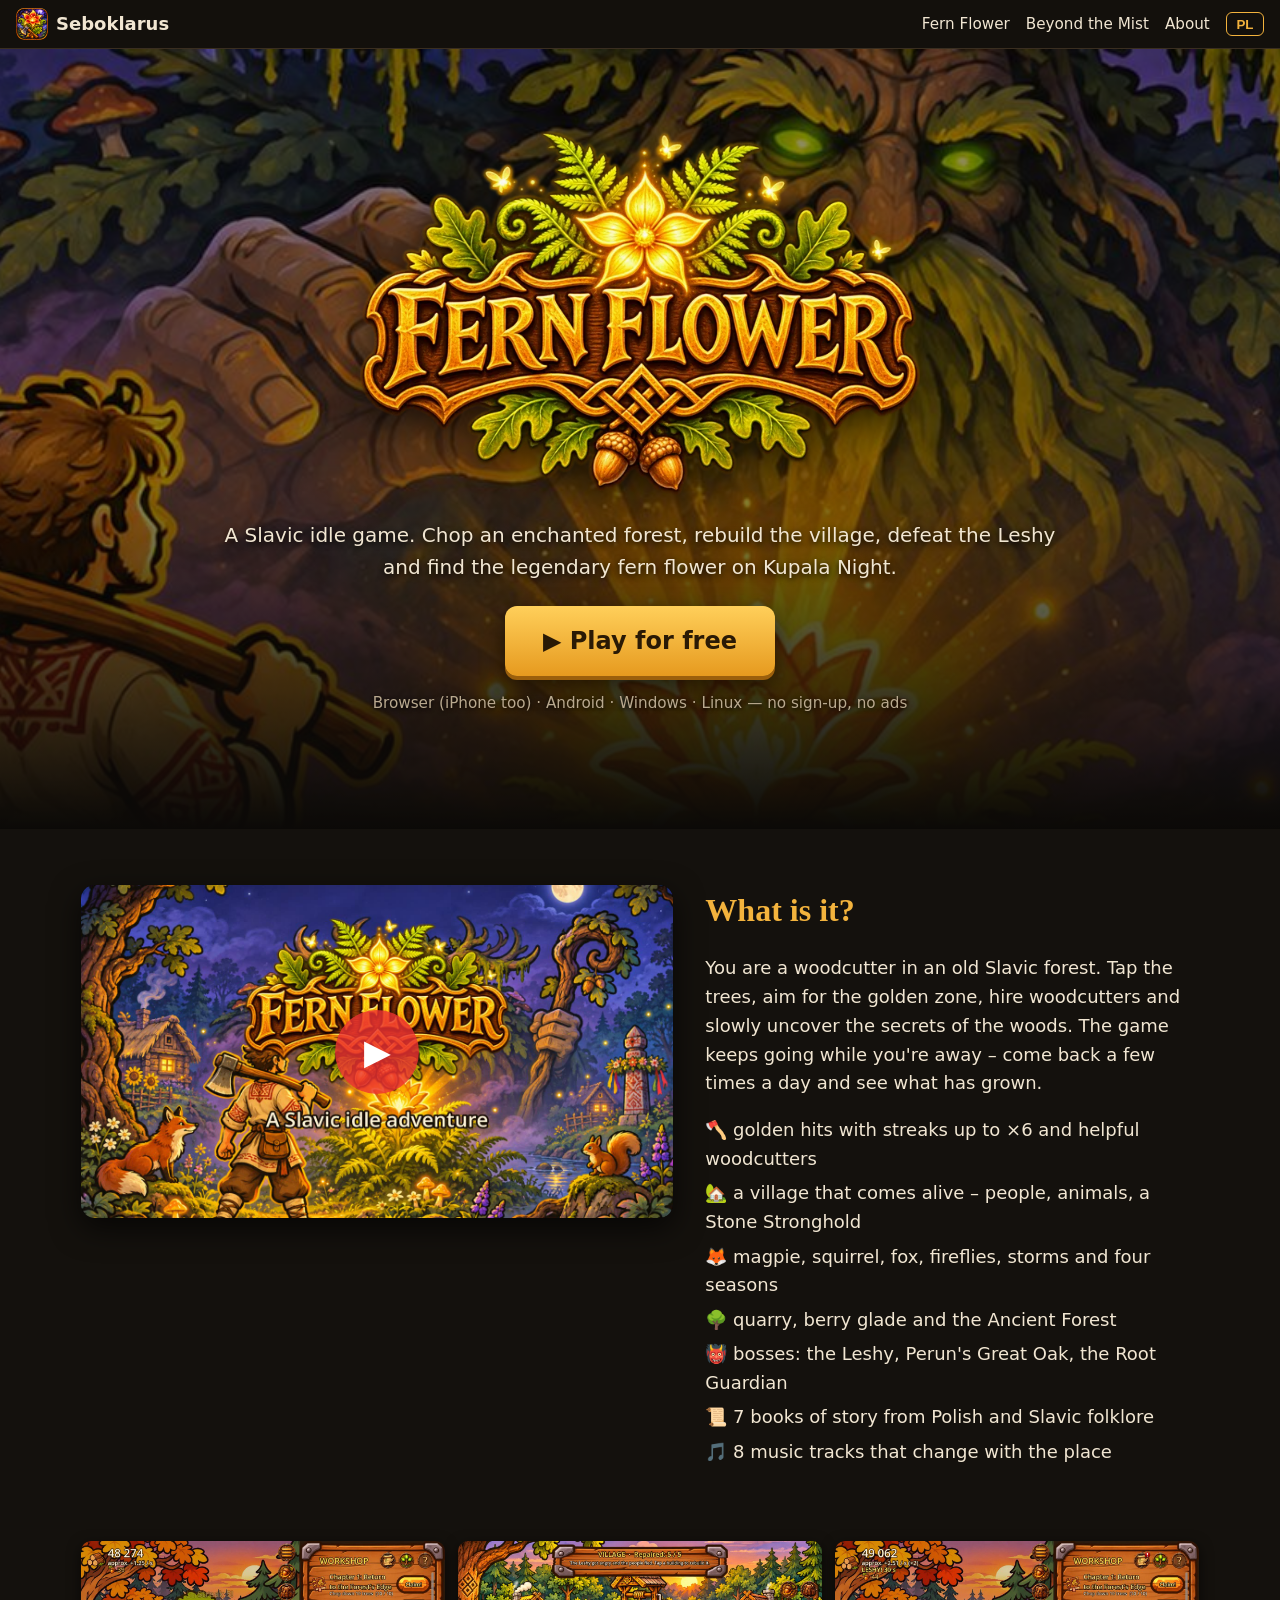
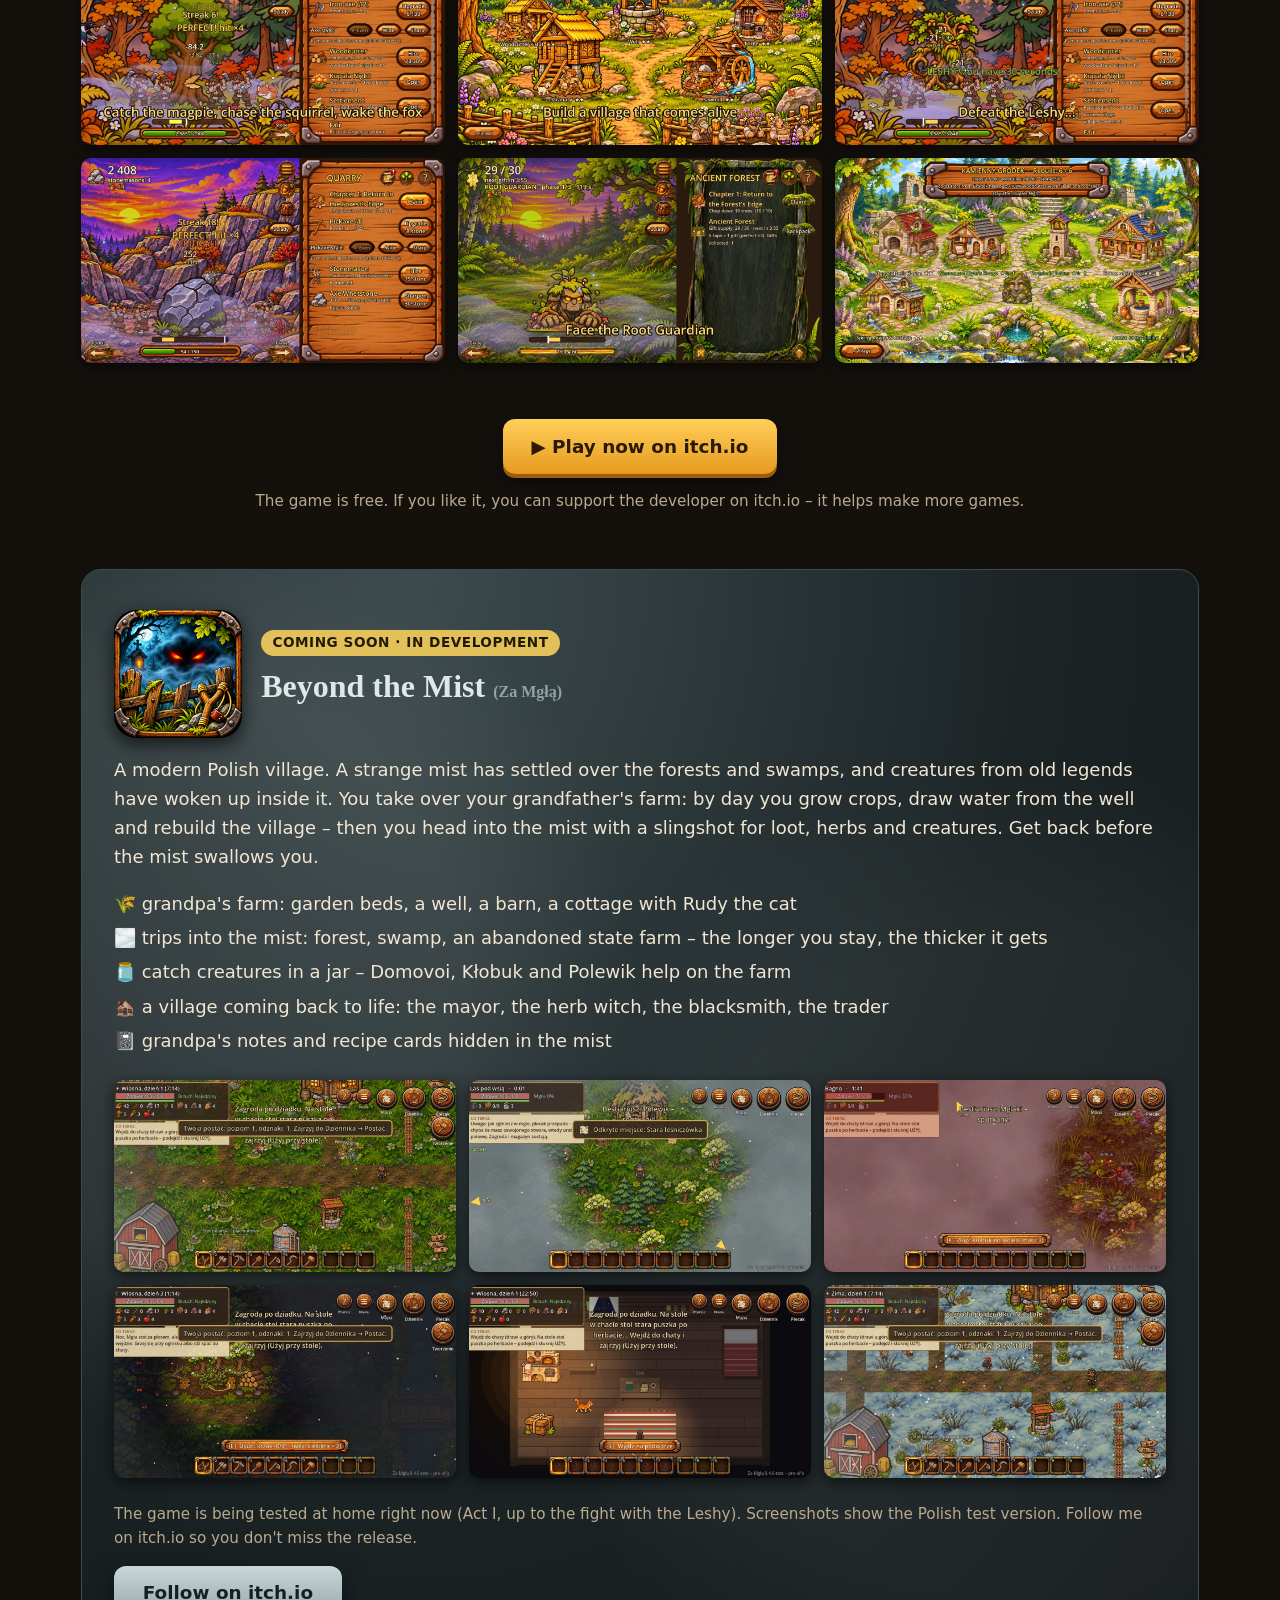
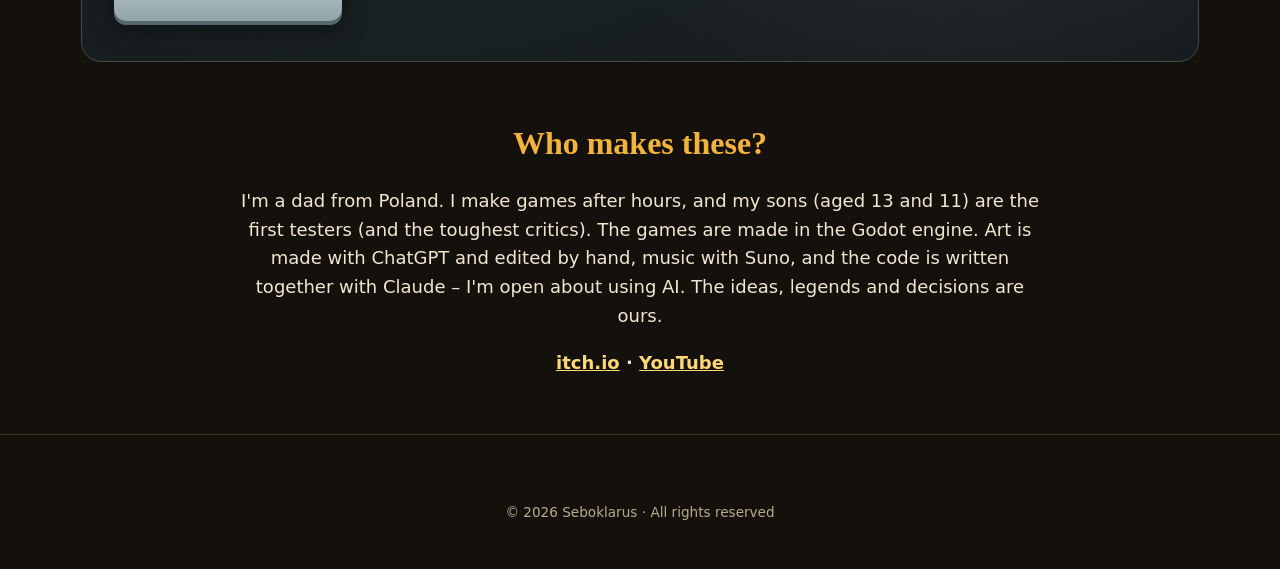
==== index.html @ 9af65423 "Licznik odwiedzin na dole strony (hits.sh) Co-Authored-By: Claude Opus 5.5 <noreply@anthropic.com>" ====
<!DOCTYPE html>
<html lang="pl">
<head>
<meta charset="utf-8">
<meta name="viewport" content="width=device-width, initial-scale=1">
<title>Kwiat Paproci (Fern Flower) – darmowa słowiańska gra idle | Seboklarus</title>
<meta name="description" content="Kwiat Paproci – darmowa słowiańska gra idle w przeglądarce i na Androida. Rąb zaczarowany las, odbuduj osadę, pokonaj Leszego i znajdź kwiat paproci w Noc Kupały. Fern Flower – free Slavic idle game.">
<meta name="keywords" content="kwiat paproci gra, fern flower game, słowiańska gra, gra idle, gra przeglądarkowa za darmo, slavic idle game, incremental, Noc Kupały, Leszy, Za Mgłą, Seboklarus">
<meta name="author" content="Seboklarus">
<meta name="google-site-verification" content="Zcjp9denNKvVPHLe7-bNKr_e3HJ_MmD8IqiPNc3Veao" />
<link rel="canonical" href="https://seboklarusbiuro.github.io/">
<link rel="icon" type="image/png" href="img/kwiat_ikona.png">
<meta property="og:type" content="website">
<meta property="og:title" content="Kwiat Paproci / Fern Flower – słowiańska gra idle za darmo">
<meta property="og:description" content="Rąb zaczarowany las, odbuduj osadę, pokonaj Leszego i znajdź kwiat paproci. Gra w przeglądarce, na Androida, Windows i Linux.">
<meta property="og:image" content="https://seboklarusbiuro.github.io/img/kwiat_okladka.jpg">
<meta property="og:url" content="https://seboklarusbiuro.github.io/">
<meta name="twitter:card" content="summary_large_image">
<script type="application/ld+json">
{
  "@context": "https://schema.org",
  "@type": "VideoGame",
  "name": "Kwiat Paproci",
  "alternateName": "Fern Flower",
  "url": "https://seboklarusbiuro.itch.io/kwiat-paproci",
  "image": "https://seboklarusbiuro.github.io/img/kwiat_okladka.jpg",
  "description": "Free Slavic idle game: chop an enchanted forest, rebuild the village, defeat the Leshy and find the fern flower on Kupala Night.",
  "genre": ["Idle", "Incremental", "Clicker"],
  "gamePlatform": ["Web browser", "Android", "Windows", "Linux"],
  "inLanguage": ["pl", "en"],
  "author": {"@type": "Person", "name": "Seboklarus"},
  "offers": {"@type": "Offer", "price": "0", "priceCurrency": "USD"},
  "trailer": {"@type": "VideoObject", "name": "Fern Flower – trailer", "embedUrl": "https://www.youtube.com/embed/0hru9cqCuyE", "thumbnailUrl": "https://i.ytimg.com/vi/0hru9cqCuyE/hqdefault.jpg", "uploadDate": "2026-11-15"}
}
</script>
<link rel="stylesheet" href="styl.css">
</head>
<body>

<nav class="gora">
  <a href="#kwiat" class="marka"><img src="img/kwiat_ikona.png" alt="" width="32" height="32"> Seboklarus</a>
  <div class="linki">
    <a href="#kwiat"><span class="pl">Kwiat Paproci</span><span class="en">Fern Flower</span></a>
    <a href="#mgla"><span class="pl">Za Mgłą</span><span class="en">Beyond the Mist</span></a>
    <a href="#autor"><span class="pl">O mnie</span><span class="en">About</span></a>
    <button id="jezyk" type="button" aria-label="Zmień język / Change language">EN</button>
  </div>
</nav>

<!-- ============ KWIAT PAPROCI ============ -->
<header id="kwiat" class="bohater">
  <div class="bohater-tlo"></div>
  <div class="bohater-tresc">
    <h1>
      <img class="logo pl" src="img/kwiat_logo_pl.webp" alt="Kwiat Paproci – słowiańska gra idle" width="700" height="490">
      <img class="logo en" src="img/kwiat_logo_en.webp" alt="Fern Flower – Slavic idle game" width="700" height="454">
    </h1>
    <p class="hasło pl">Słowiańska gra idle. Rąb zaczarowany las, odbuduj osadę, pokonaj Leszego <br>i znajdź kwiat paproci w Noc Kupały.</p>
    <p class="hasło en">A Slavic idle game. Chop an enchanted forest, rebuild the village, defeat the Leshy <br>and find the legendary fern flower on Kupala Night.</p>
    <a class="przycisk duzy" href="https://seboklarusbiuro.itch.io/kwiat-paproci">
      <span class="pl">▶ Graj za darmo</span><span class="en">▶ Play for free</span>
    </a>
    <p class="platformy pl">Przeglądarka (też iPhone) · Android · Windows · Linux — bez rejestracji, bez reklam</p>
    <p class="platformy en">Browser (iPhone too) · Android · Windows · Linux — no sign-up, no ads</p>
  </div>
</header>

<main>
<section class="pas">
  <div class="film" id="film" data-yt="0hru9cqCuyE">
    <img class="pl" src="img/zwiastun_pl.jpg" alt="Zwiastun gry Kwiat Paproci">
    <img class="en" src="img/zwiastun_en.jpg" alt="Fern Flower trailer">
    <button type="button" class="graj-film" aria-label="Odtwórz zwiastun / Play trailer">▶</button>
  </div>
  <div class="opis">
    <h2><span class="pl">O co chodzi?</span><span class="en">What is it?</span></h2>
    <p class="pl">Jesteś drwalem w starej słowiańskiej puszczy. Stukasz w drzewa, celujesz w złote pole, zatrudniasz drwali, a las powoli zdradza swoje tajemnice. Gra toczy się dalej, nawet gdy ją wyłączysz – wracasz kilka razy dziennie i patrzysz, co urosło.</p>
    <p class="en">You are a woodcutter in an old Slavic forest. Tap the trees, aim for the golden zone, hire woodcutters and slowly uncover the secrets of the woods. The game keeps going while you're away – come back a few times a day and see what has grown.</p>
    <ul class="cechy pl">
      <li>🪓 złote ciosy z serią aż do ×6 i drwale pomocnicy</li>
      <li>🏡 osada, która ożywa – ludzie, zwierzęta, Kamienny Gródek</li>
      <li>🦊 sroka, wiewiórka, lis, świetliki, burze i cztery pory roku</li>
      <li>🌳 kamieniołom, jagodowa polana i Pradawny Las</li>
      <li>👹 bossowie: Leszy, Pradąb Peruna, Strażnik Korzeni</li>
      <li>📜 7 ksiąg opowieści z polskich i słowiańskich legend</li>
      <li>🎵 8 utworów muzyki, które zmieniają się z miejscem</li>
    </ul>
    <ul class="cechy en">
      <li>🪓 golden hits with streaks up to ×6 and helpful woodcutters</li>
      <li>🏡 a village that comes alive – people, animals, a Stone Stronghold</li>
      <li>🦊 magpie, squirrel, fox, fireflies, storms and four seasons</li>
      <li>🌳 quarry, berry glade and the Ancient Forest</li>
      <li>👹 bosses: the Leshy, Perun's Great Oak, the Root Guardian</li>
      <li>📜 7 books of story from Polish and Slavic folklore</li>
      <li>🎵 8 music tracks that change with the place</li>
    </ul>
  </div>
</section>

<section class="galeria pl" aria-label="Zrzuty z gry">
  <img src="img/kw_las_pl.jpg" alt="Kwiat Paproci – złote ciosy w lesie" loading="lazy">
  <img src="img/kw_osada_pl.jpg" alt="Kwiat Paproci – osada" loading="lazy">
  <img src="img/kw_leszy_pl.jpg" alt="Kwiat Paproci – walka z Leszym" loading="lazy">
  <img src="img/kw_kamien_pl.jpg" alt="Kwiat Paproci – kamieniołom" loading="lazy">
  <img src="img/kw_pradawny_pl.jpg" alt="Kwiat Paproci – Pradawny Las i Strażnik Korzeni" loading="lazy">
  <img src="img/kw_grodek_pl.jpg" alt="Kwiat Paproci – Kamienny Gródek" loading="lazy">
</section>
<section class="galeria en" aria-label="Screenshots">
  <img src="img/kw_las_en.jpg" alt="Fern Flower – golden hits in the forest" loading="lazy">
  <img src="img/kw_osada_en.jpg" alt="Fern Flower – the village" loading="lazy">
  <img src="img/kw_leszy_en.jpg" alt="Fern Flower – fighting the Leshy" loading="lazy">
  <img src="img/kw_kamien_en.jpg" alt="Fern Flower – stone quarry" loading="lazy">
  <img src="img/kw_pradawny_en.jpg" alt="Fern Flower – Ancient Forest and the Root Guardian" loading="lazy">
  <img src="img/kw_grodek_en.jpg" alt="Fern Flower – Stone Stronghold" loading="lazy">
</section>

<section class="srodek">
  <a class="przycisk" href="https://seboklarusbiuro.itch.io/kwiat-paproci">
    <span class="pl">▶ Zagraj teraz na itch.io</span><span class="en">▶ Play now on itch.io</span>
  </a>
  <p class="male pl">Gra jest darmowa. Jeśli Ci się spodoba, możesz wesprzeć twórcę na stronie itch.io – każda złotówka idzie na kolejne gry.</p>
  <p class="male en">The game is free. If you like it, you can support the developer on itch.io – it helps make more games.</p>
</section>

<!-- ============ ZA MGŁĄ ============ -->
<section id="mgla" class="mgla">
  <div class="mgla-naglowek">
    <img src="img/mgla_ikona.png" alt="" width="128" height="128">
    <div>
      <p class="znaczek"><span class="pl">Zapowiedź · w budowie</span><span class="en">Coming soon · in development</span></p>
      <h2><span class="pl">Za Mgłą</span><span class="en">Beyond the Mist <small>(Za Mgłą)</small></span></h2>
    </div>
  </div>
  <p class="pl">Współczesna polska wieś. Nad lasami i bagnami stanęła dziwna mgła, a w niej obudziły się stwory z dawnych legend. Przejmujesz zagrodę po dziadku: za dnia uprawiasz pole, nosisz wodę ze studni i odbudowujesz wieś, a potem ruszasz z procą w mgłę – po łupy, zioła i stwory. Wracasz, zanim mgła cię połknie.</p>
  <p class="en">A modern Polish village. A strange mist has settled over the forests and swamps, and creatures from old legends have woken up inside it. You take over your grandfather's farm: by day you grow crops, draw water from the well and rebuild the village – then you head into the mist with a slingshot for loot, herbs and creatures. Get back before the mist swallows you.</p>
  <ul class="cechy pl">
    <li>🌾 zagroda dziadka: grządki, studnia, stodoła, chata z kotem Rudym</li>
    <li>🌫️ wypady w mgłę: las, bagno, opuszczony PGR – im dłużej, tym gęściej</li>
    <li>🫙 łapanie stworów do słoika – Domowik, Kłobuk, Polewik pomagają w zagrodzie</li>
    <li>🏚️ wieś, która wraca do życia: sołtys, szeptucha, kowal, handlarz</li>
    <li>📓 notatki dziadka i kartki z przepisami ukryte w mgle</li>
  </ul>
  <ul class="cechy en">
    <li>🌾 grandpa's farm: garden beds, a well, a barn, a cottage with Rudy the cat</li>
    <li>🌫️ trips into the mist: forest, swamp, an abandoned state farm – the longer you stay, the thicker it gets</li>
    <li>🫙 catch creatures in a jar – Domovoi, Kłobuk and Polewik help on the farm</li>
    <li>🏚️ a village coming back to life: the mayor, the herb witch, the blacksmith, the trader</li>
    <li>📓 grandpa's notes and recipe cards hidden in the mist</li>
  </ul>
  <div class="galeria">
    <img src="img/mgla_bogaty.jpg" alt="Za Mgłą – zagroda dziadka">
    <img src="img/mgla_lesniczowka.jpg" alt="Za Mgłą – las w mgle">
    <img src="img/mgla_demo.jpg" alt="Za Mgłą – bagno i Mglaki">
    <img src="img/mgla_noc.jpg" alt="Za Mgłą – noc w zagrodzie">
    <img src="img/mgla_chata_pelna.jpg" alt="Za Mgłą – wnętrze chaty">
    <img src="img/mgla_zima.jpg" alt="Za Mgłą – zima">
  </div>
  <p class="male pl">Gra jest teraz testowana w domu (pierwszy akt, aż do walki z Leszym). Obserwuj mnie na itch.io, żeby nie przegapić premiery.</p>
  <p class="male en">The game is being tested at home right now (Act I, up to the fight with the Leshy). Screenshots show the Polish test version. Follow me on itch.io so you don't miss the release.</p>
  <a class="przycisk drugi" href="https://seboklarusbiuro.itch.io/">
    <span class="pl">Obserwuj na itch.io</span><span class="en">Follow on itch.io</span>
  </a>
</section>

<!-- ============ O MNIE ============ -->
<section id="autor" class="autor">
  <h2><span class="pl">Kto to robi?</span><span class="en">Who makes these?</span></h2>
  <p class="pl">Jestem tatą z Polski. Gry robię po godzinach, a moi synowie (13 i 11 lat) są pierwszymi testerami (i najsurowszymi krytykami). Gry powstają w silniku Godot. Grafiki robię z ChatGPT i poprawiam ręcznie, muzykę z Suno, a kod piszę razem z Claude – nie ukrywam, że pomaga mi sztuczna inteligencja. Pomysły, legendy i decyzje są nasze.</p>
  <p class="en">I'm a dad from Poland. I make games after hours, and my sons (aged 13 and 11) are the first testers (and the toughest critics). The games are made in the Godot engine. Art is made with ChatGPT and edited by hand, music with Suno, and the code is written together with Claude – I'm open about using AI. The ideas, legends and decisions are ours.</p>
  <p class="linki-autor">
    <a href="https://seboklarusbiuro.itch.io/">itch.io</a> ·
    <a href="https://www.youtube.com/watch?v=0hru9cqCuyE">YouTube</a>
  </p>
</section>
</main>

<footer>
  <p id="licznik"></p>
  <p>© 2026 Seboklarus · <span class="pl">Wszelkie prawa zastrzeżone</span><span class="en">All rights reserved</span></p>
</footer>

<dialog id="powiekszenie"><img alt=""><button type="button" aria-label="Zamknij / Close">✕</button></dialog>

<script>
(function () {
  var html = document.documentElement, btn = document.getElementById('jezyk');
  function ustaw(j) {
    html.lang = j; btn.textContent = j === 'pl' ? 'EN' : 'PL';
    try { localStorage.setItem('jezyk', j); } catch (e) {}
  }
  var zapisany = null; try { zapisany = localStorage.getItem('jezyk'); } catch (e) {}
  var z_adresu = (location.hash === '#en' || location.search.indexOf('lang=en') >= 0) ? 'en' : null;
  ustaw(z_adresu || zapisany || ((navigator.language || 'pl').toLowerCase().indexOf('pl') === 0 ? 'pl' : 'en'));
  btn.onclick = function () { ustaw(html.lang === 'pl' ? 'en' : 'pl'); };

  // licznik odwiedzin (hits.sh, bez konta) – jedno wczytanie strony = +1
  var licz = document.createElement('img');
  licz.src = 'https://hits.sh/seboklarusbiuro.github.io.svg?style=flat-square&color=f3b33d&labelColor=3a2e20&label=' +
    (html.lang === 'pl' ? 'odwiedziny' : 'visits');
  licz.alt = ''; licz.height = 20;
  document.getElementById('licznik').appendChild(licz);

  var film = document.getElementById('film');
  film.onclick = function () {
    film.innerHTML = '<iframe src="https://www.youtube-nocookie.com/embed/' + film.dataset.yt +
      '?autoplay=1" title="Trailer" allow="autoplay; encrypted-media; picture-in-picture; fullscreen" allowfullscreen></iframe>';
    film.onclick = null;
  };

  var dlg = document.getElementById('powiekszenie'), duzy = dlg.querySelector('img');
  document.querySelectorAll('.galeria img').forEach(function (im) {
    im.onclick = function () { duzy.src = im.src; duzy.alt = im.alt; dlg.showModal(); };
  });
  dlg.onclick = function () { dlg.close(); };
})();
</script>
</body>
</html>
---- styl.css ----
:root {
  --tlo: #14110d; --karta: #221b14; --zloto: #f3b33d; --zloto2: #ffd877;
  --tekst: #f1e6d2; --szary: #b9a98f; --mgla: #8fa3a8;
}
* { box-sizing: border-box; }
html { scroll-behavior: smooth; }
body {
  margin: 0; background: var(--tlo); color: var(--tekst);
  font: 18px/1.6 "Segoe UI", Roboto, "Noto Sans", system-ui, sans-serif;
}
html[lang="pl"] .en, html[lang="en"] .pl { display: none !important; }
a { color: var(--zloto2); }
h2 { font-family: Georgia, "Times New Roman", serif; color: var(--zloto); font-size: 2rem; margin: 0 0 .6rem; }

/* górny pasek */
.gora {
  position: sticky; top: 0; z-index: 10; display: flex; justify-content: space-between; align-items: center;
  padding: .5rem 1rem; background: rgba(20, 17, 13, .88); backdrop-filter: blur(6px);
  border-bottom: 1px solid #3a2e20;
}
.marka { display: flex; align-items: center; gap: .5rem; text-decoration: none; color: var(--tekst); font-weight: 700; }
.marka img { border-radius: 8px; }
.linki { display: flex; align-items: center; gap: 1rem; }
.linki a { text-decoration: none; color: var(--tekst); font-size: .95rem; }
.linki a:hover { color: var(--zloto2); }
#jezyk {
  background: none; border: 1px solid var(--zloto); color: var(--zloto); border-radius: 6px;
  padding: .2rem .6rem; font-weight: 700; cursor: pointer;
}

/* nagłówek z okładką */
.bohater { position: relative; min-height: min(88vh, 780px); display: grid; place-items: center; text-align: center; overflow: hidden; }
.bohater-tlo {
  position: absolute; inset: 0; background: url(img/kwiat_tlo.jpg) center / cover no-repeat;
  filter: brightness(.55);
}
.bohater-tlo::after { content: ""; position: absolute; inset: 0; background: linear-gradient(transparent 55%, var(--tlo)); }
.bohater-tresc { position: relative; padding: 2rem 1rem 3rem; max-width: 900px; }
.bohater h1 { margin: 0; }
.logo { width: min(560px, 90vw); height: auto; filter: drop-shadow(0 6px 18px #000a); }
.hasło { font-size: 1.25rem; text-shadow: 0 2px 6px #000; margin: .5rem 0 1.4rem; }
.platformy { color: var(--szary); font-size: .95rem; text-shadow: 0 1px 4px #000; }

.przycisk {
  display: inline-block; padding: .8rem 1.8rem; border-radius: 12px; text-decoration: none;
  background: linear-gradient(#ffcf5a, #e69a1f); color: #2a1a05; font-weight: 800; font-size: 1.15rem;
  box-shadow: 0 4px 0 #9b5f0c, 0 8px 22px #0008; transition: transform .1s;
}
.przycisk:hover { transform: translateY(-2px); }
.przycisk.duzy { font-size: 1.5rem; padding: 1rem 2.4rem; }
.przycisk.drugi { background: linear-gradient(#c9d6d8, #8fa3a8); box-shadow: 0 4px 0 #56676b, 0 8px 22px #0008; color: #142023; }

main { max-width: 1150px; margin: 0 auto; padding: 0 1rem; }
section { margin: 3.5rem 0; }

/* film + opis */
.pas { display: grid; grid-template-columns: 1.2fr 1fr; gap: 2rem; align-items: start; }
.film { position: relative; aspect-ratio: 16 / 9; border-radius: 14px; overflow: hidden; cursor: pointer; background: #000; box-shadow: 0 10px 30px #000a; }
.film img, .film iframe { width: 100%; height: 100%; object-fit: cover; border: 0; display: block; }
.graj-film {
  position: absolute; inset: 0; margin: auto; width: 84px; height: 84px; border-radius: 50%;
  border: 0; background: #e33c; color: #fff; font-size: 2.2rem; cursor: pointer;
}
.cechy { padding-left: 0; list-style: none; }
.cechy li { margin: .35rem 0; }

/* galeria */
.galeria { display: grid; grid-template-columns: repeat(3, 1fr); gap: .8rem; }
.galeria img {
  width: 100%; aspect-ratio: 16 / 9; object-fit: cover; border-radius: 10px; cursor: zoom-in;
  box-shadow: 0 4px 14px #0009; transition: transform .15s;
}
.galeria img:hover { transform: scale(1.03); }
.srodek { text-align: center; }
.male { color: var(--szary); font-size: .95rem; }

/* Za Mgłą */
.mgla {
  position: relative; padding: 2.5rem 2rem; border-radius: 20px; overflow: hidden;
  background: radial-gradient(ellipse at 30% 0%, #3d4b4e 0%, #1c2426 55%, #121719 100%);
  border: 1px solid #3e4c4f;
}
.mgla::before {
  content: ""; position: absolute; inset: -20%; pointer-events: none; opacity: .35;
  background: radial-gradient(circle at 20% 40%, #fff3 0 18%, transparent 30%),
              radial-gradient(circle at 75% 60%, #fff2 0 22%, transparent 35%);
  animation: dryf 22s ease-in-out infinite alternate;
}
@keyframes dryf { to { transform: translateX(8%) translateY(-4%); } }
.mgla > * { position: relative; }
.mgla h2 { color: #dfe8e9; }
.mgla h2 small { font-size: 1rem; color: var(--mgla); }
.mgla-naglowek { display: flex; gap: 1.2rem; align-items: center; margin-bottom: 1rem; }
.mgla-naglowek img { border-radius: 22px; box-shadow: 0 6px 18px #000a; }
.znaczek {
  display: inline-block; margin: 0 0 .3rem; padding: .15rem .7rem; border-radius: 99px;
  background: #e3c15a; color: #241a03; font-weight: 800; font-size: .85rem; text-transform: uppercase; letter-spacing: .04em;
}
.mgla .galeria { margin: 1.5rem 0; }

.autor { max-width: 800px; margin-left: auto; margin-right: auto; text-align: center; }
.linki-autor { font-weight: 700; }
footer { text-align: center; color: var(--szary); font-size: .85rem; padding: 2rem 1rem; border-top: 1px solid #3a2e20; }

dialog { border: 0; padding: 0; background: transparent; max-width: 96vw; }
dialog::backdrop { background: #000d; }
dialog img { max-width: 96vw; max-height: 90vh; border-radius: 10px; display: block; }
dialog button { position: absolute; top: 8px; right: 8px; background: #000a; color: #fff; border: 0; font-size: 1.4rem; border-radius: 50%; width: 40px; height: 40px; cursor: pointer; }

@media (max-width: 800px) {
  body { font-size: 16px; }
  .pas { grid-template-columns: 1fr; }
  .galeria { grid-template-columns: 1fr 1fr; }
  .linki a { display: none; }
  .bohater { min-height: min(75vh, 640px); }
  .hasło br { display: none; }
  .mgla { padding: 1.5rem 1rem; }
}
#licznik { margin: 0 0 .5rem; min-height: 20px; }
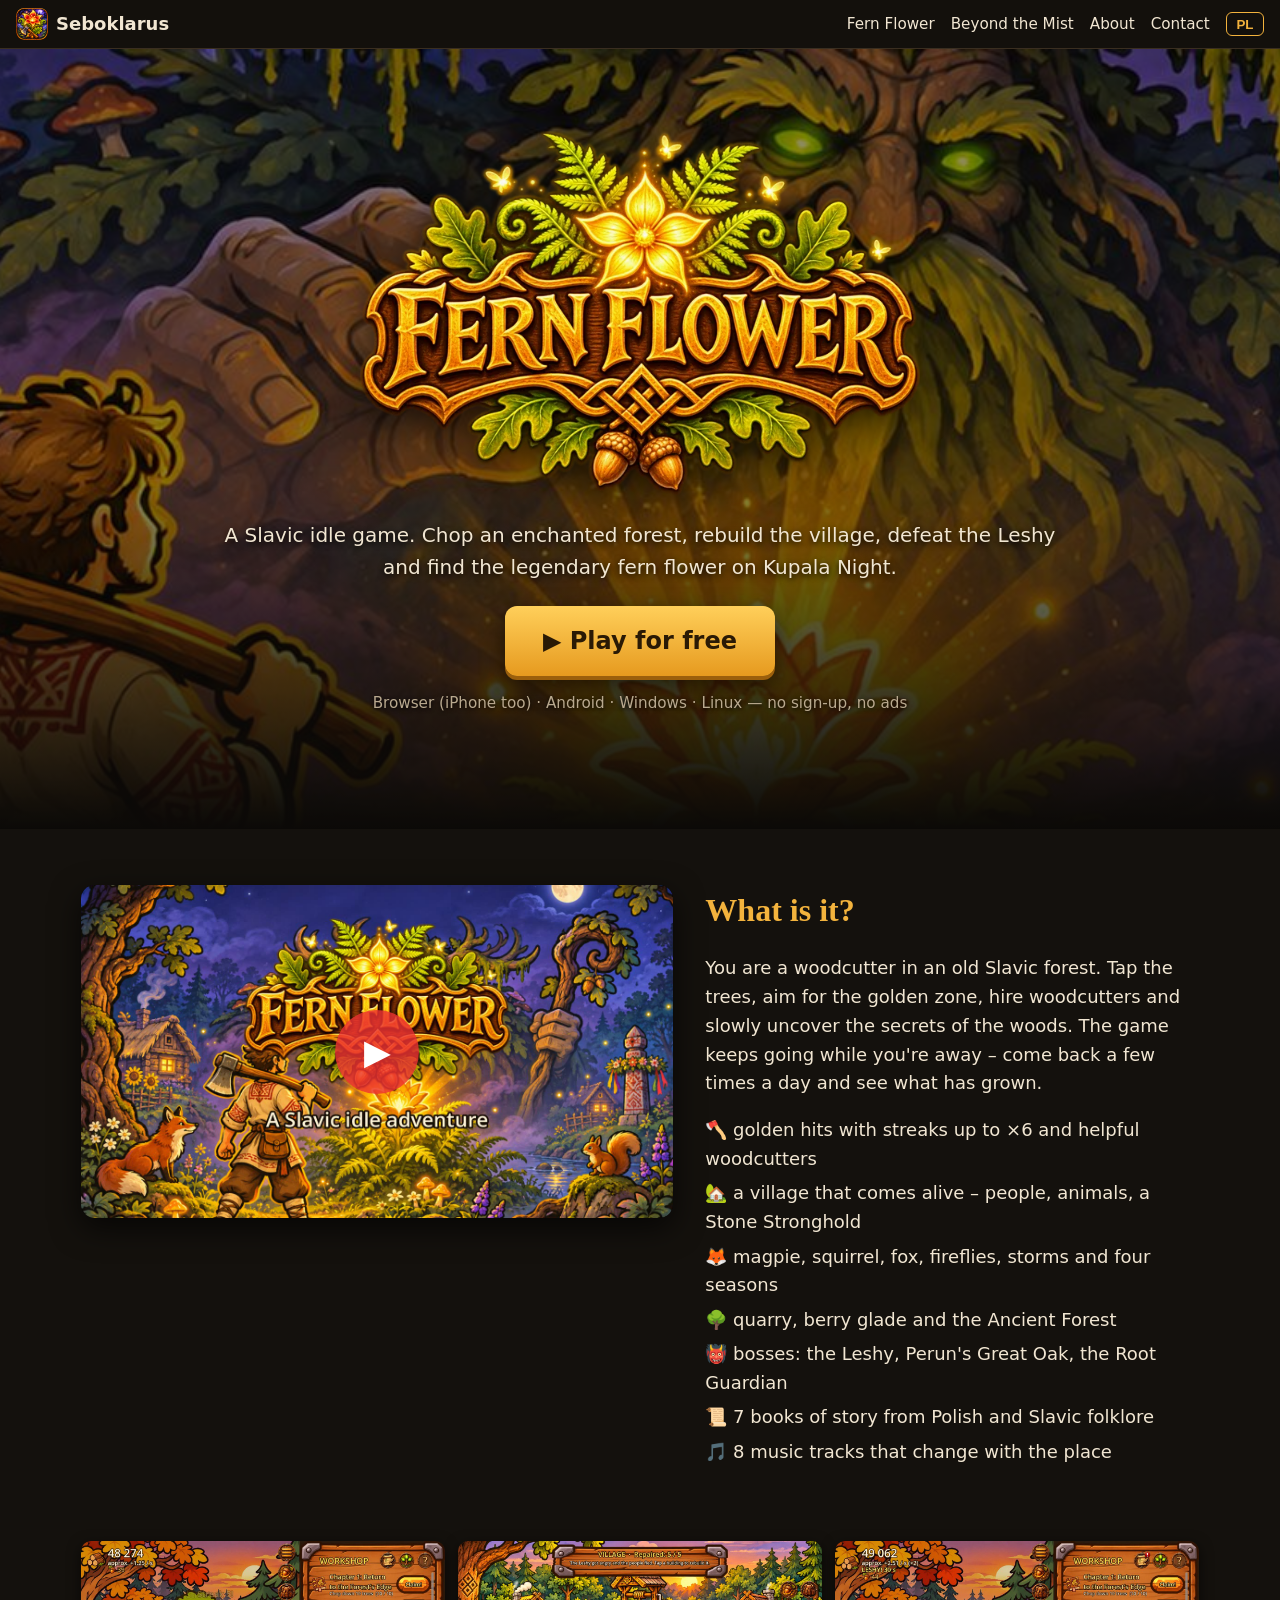
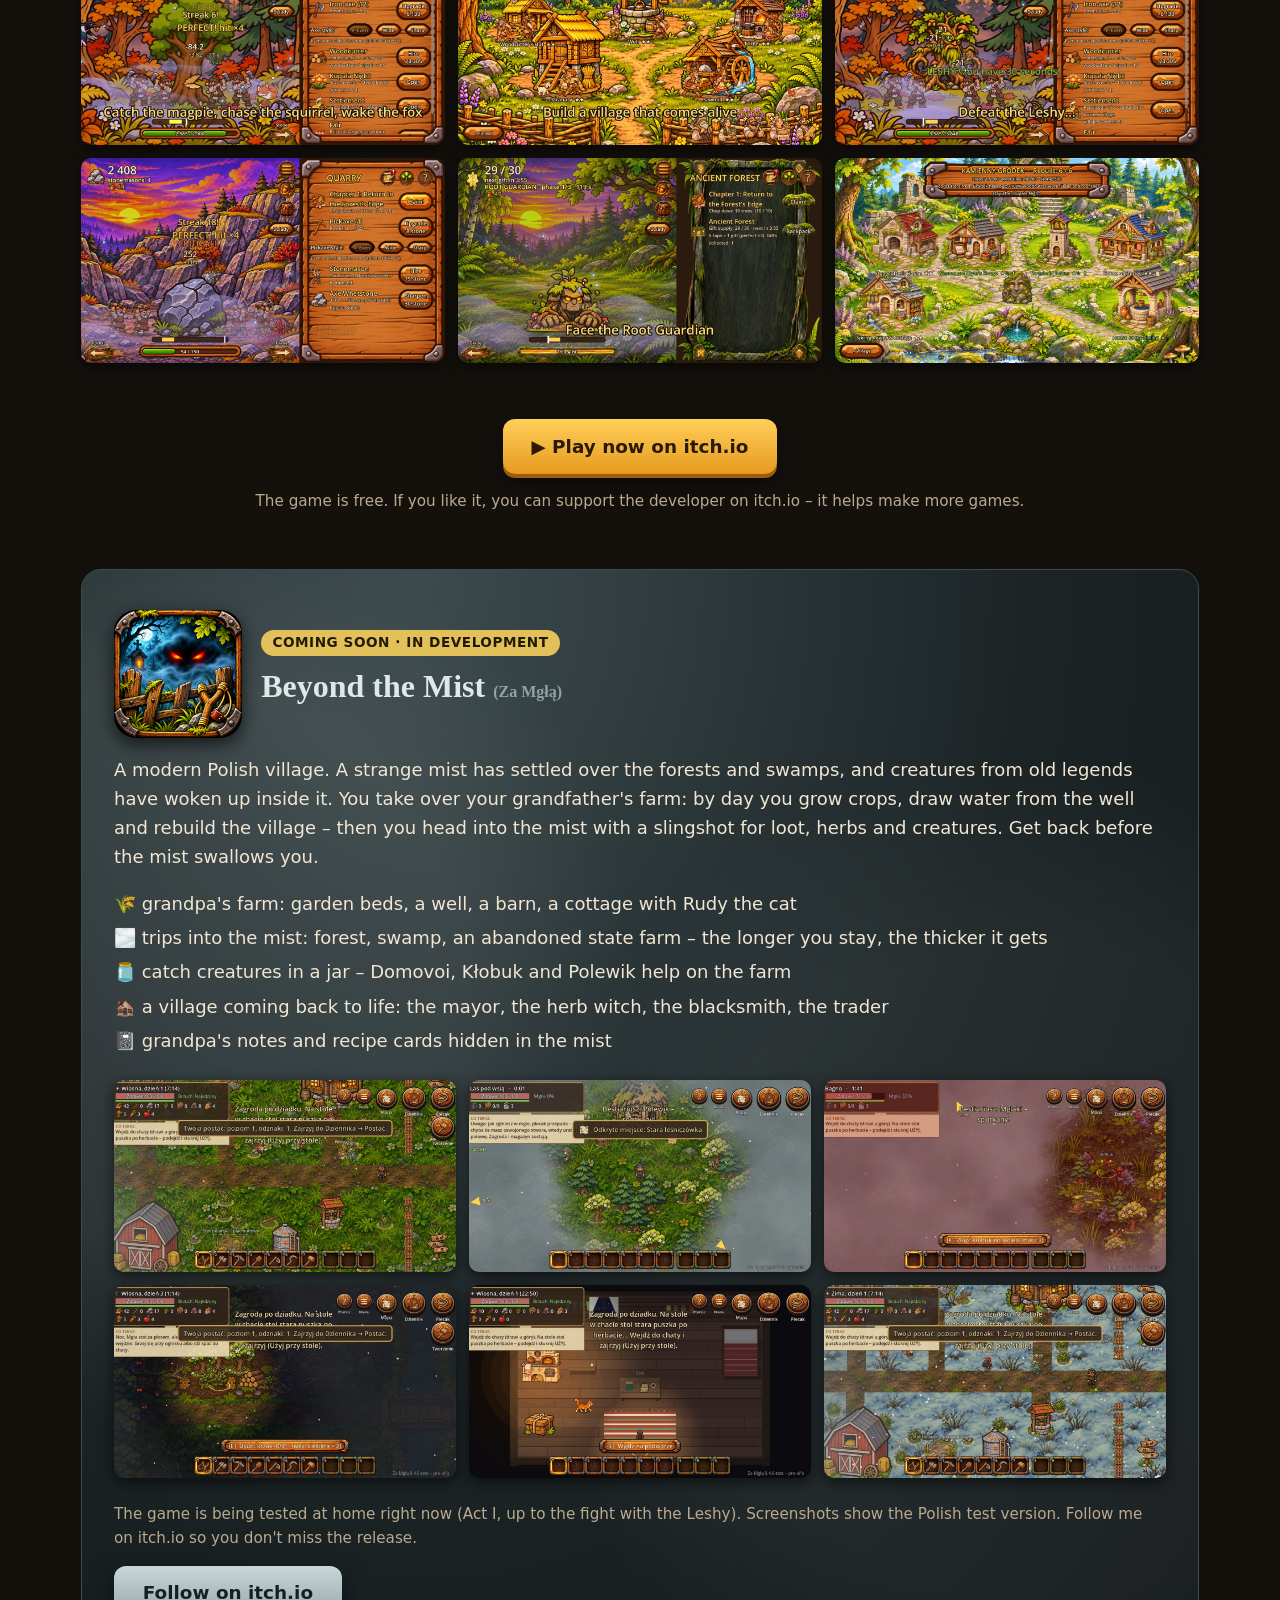
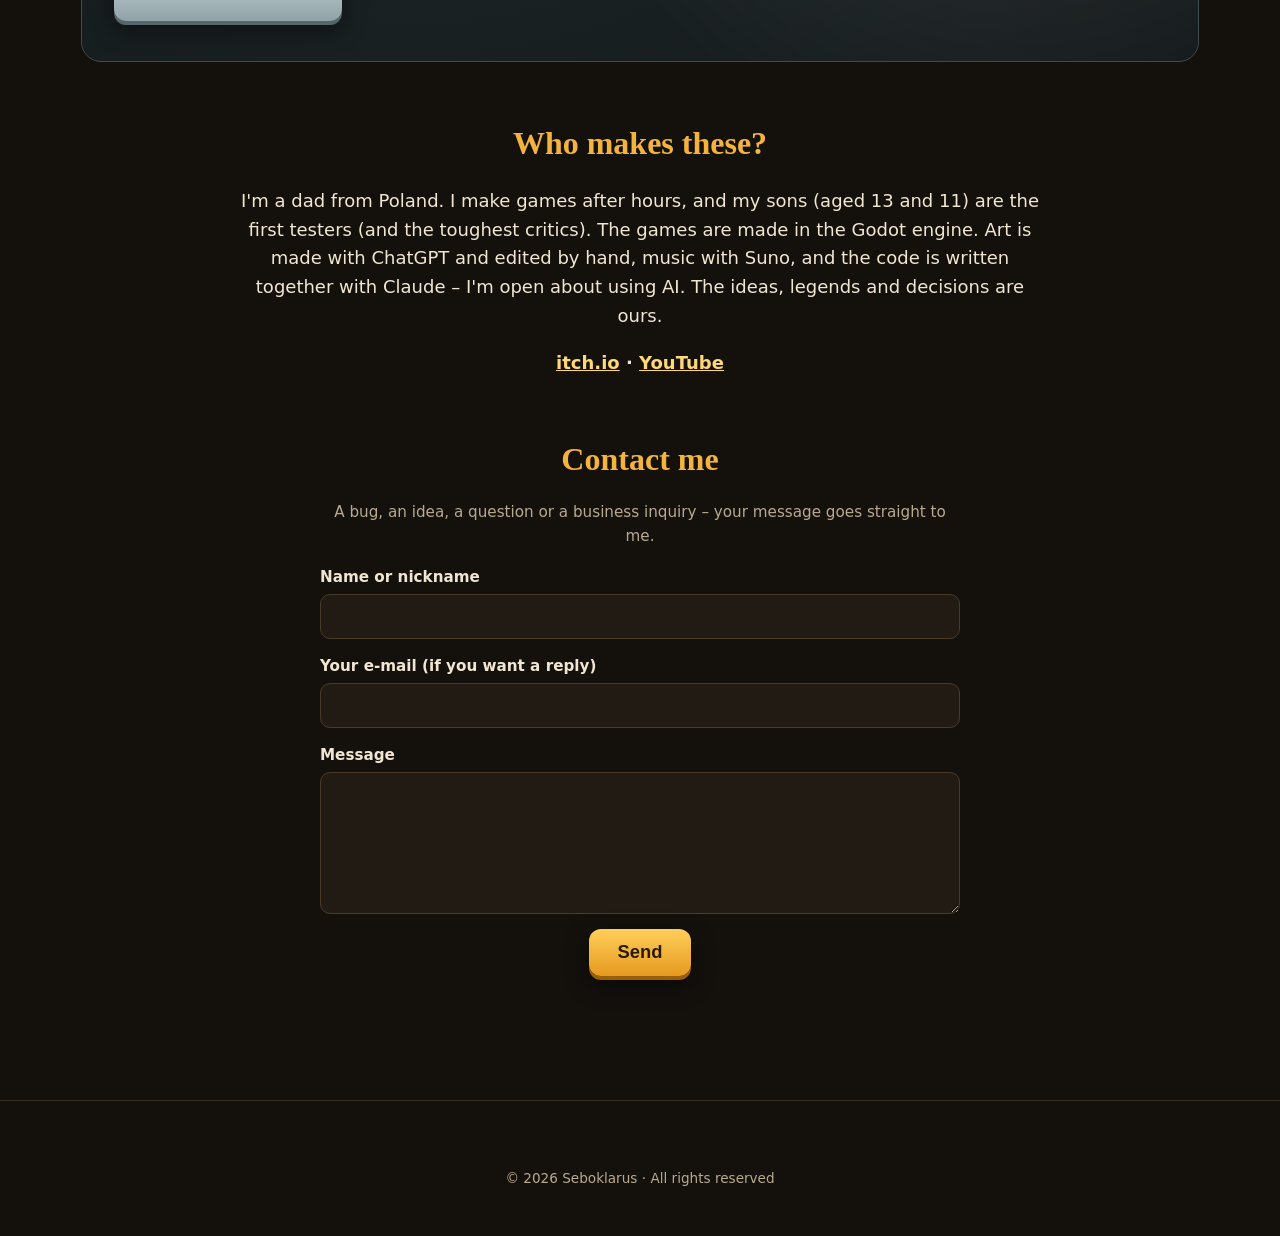
==== commit d1394537: "Formularz kontaktowy włączony Co-Authored-By: Claude Opus 5.5 <noreply@anthropic.com>" ====
--- a/index.html
+++ b/index.html
@@ -43,6 +43,7 @@
     <a href="#kwiat"><span class="pl">Kwiat Paproci</span><span class="en">Fern Flower</span></a>
     <a href="#mgla"><span class="pl">Za Mgłą</span><span class="en">Beyond the Mist</span></a>
     <a href="#autor"><span class="pl">O mnie</span><span class="en">About</span></a>
+    <a href="#kontakt" class="tylko-z-kluczem" hidden><span class="pl">Kontakt</span><span class="en">Contact</span></a>
     <button id="jezyk" type="button" aria-label="Zmień język / Change language">EN</button>
   </div>
 </nav>
@@ -172,6 +173,27 @@
     <a href="https://www.youtube.com/watch?v=0hru9cqCuyE">YouTube</a>
   </p>
 </section>
+
+<!-- ============ KONTAKT (Web3Forms – adres e-mail nie jest na stronie) ============ -->
+<section id="kontakt" class="kontakt" hidden>
+  <h2><span class="pl">Napisz do mnie</span><span class="en">Contact me</span></h2>
+  <p class="male pl">Błąd w grze, pomysł, pytanie albo propozycja współpracy – wiadomość trafi prosto do mnie.</p>
+  <p class="male en">A bug, an idea, a question or a business inquiry – your message goes straight to me.</p>
+  <form id="formularz">
+    <input type="hidden" name="access_key" value="0f99ab1b-418d-46b0-98e8-e5c37fdecfe9">
+    <input type="hidden" name="subject" value="Wiadomość ze strony seboklarusbiuro.github.io">
+    <input type="hidden" name="from_name" value="Strona Seboklarus">
+    <input type="checkbox" name="botcheck" class="ukryty" tabindex="-1" autocomplete="off">
+    <label><span class="pl">Imię lub nick</span><span class="en">Name or nickname</span>
+      <input type="text" name="name" maxlength="80"></label>
+    <label><span class="pl">Twój e-mail (jeśli chcesz odpowiedź)</span><span class="en">Your e-mail (if you want a reply)</span>
+      <input type="email" name="email" maxlength="120"></label>
+    <label><span class="pl">Wiadomość</span><span class="en">Message</span>
+      <textarea name="message" rows="5" maxlength="4000" required></textarea></label>
+    <button type="submit" class="przycisk"><span class="pl">Wyślij</span><span class="en">Send</span></button>
+    <p id="wynik" class="male" aria-live="polite"></p>
+  </form>
+</section>
 </main>
 
 <footer>
@@ -193,6 +215,27 @@
   ustaw(z_adresu || zapisany || ((navigator.language || 'pl').toLowerCase().indexOf('pl') === 0 ? 'pl' : 'en'));
   btn.onclick = function () { ustaw(html.lang === 'pl' ? 'en' : 'pl'); };
 
+  // formularz kontaktowy – pokazuje się dopiero, gdy jest wpisany klucz Web3Forms
+  var form = document.getElementById('formularz'), wynik = document.getElementById('wynik');
+  if (form.access_key.value.indexOf('KLUCZ') !== 0) {
+    document.getElementById('kontakt').hidden = false;
+    document.querySelector('.tylko-z-kluczem').hidden = false;
+  }
+  form.onsubmit = function (e) {
+    e.preventDefault();
+    var pl = html.lang === 'pl', b = form.querySelector('button');
+    b.disabled = true; wynik.textContent = pl ? 'Wysyłam…' : 'Sending…';
+    fetch('https://api.web3forms.com/submit', {
+      method: 'POST', headers: {'Content-Type': 'application/json', 'Accept': 'application/json'},
+      body: JSON.stringify(Object.fromEntries(new FormData(form)))
+    }).then(function (r) { return r.json(); }).then(function (d) {
+      if (!d.success) throw new Error(d.message);
+      form.reset(); wynik.textContent = pl ? 'Dzięki! Wiadomość wysłana.' : 'Thanks! Message sent.';
+    }).catch(function () {
+      wynik.textContent = pl ? 'Nie udało się wysłać. Spróbuj za chwilę.' : 'Could not send. Please try again later.';
+    }).finally(function () { b.disabled = false; });
+  };
+
   // licznik odwiedzin (hits.sh, bez konta) – jedno wczytanie strony = +1
   var licz = document.createElement('img');
   licz.src = 'https://hits.sh/seboklarusbiuro.github.io.svg?style=flat-square&color=f3b33d&labelColor=3a2e20&label=' +
--- a/styl.css
+++ b/styl.css
@@ -117,3 +117,17 @@
   .mgla { padding: 1.5rem 1rem; }
 }
 #licznik { margin: 0 0 .5rem; min-height: 20px; }
+
+/* kontakt */
+.kontakt { max-width: 640px; margin-left: auto; margin-right: auto; text-align: center; }
+#formularz { display: grid; gap: .9rem; text-align: left; margin-top: 1rem; }
+#formularz label { display: grid; gap: .3rem; font-weight: 600; font-size: .95rem; }
+#formularz input, #formularz textarea {
+  font: inherit; color: var(--tekst); background: var(--karta); border: 1px solid #4a3b28;
+  border-radius: 10px; padding: .6rem .8rem;
+}
+#formularz input:focus, #formularz textarea:focus { outline: 2px solid var(--zloto); border-color: transparent; }
+#formularz .przycisk { justify-self: center; border: 0; cursor: pointer; }
+#formularz .przycisk:disabled { opacity: .6; }
+#wynik { text-align: center; min-height: 1.5em; }
+.ukryty { display: none; }
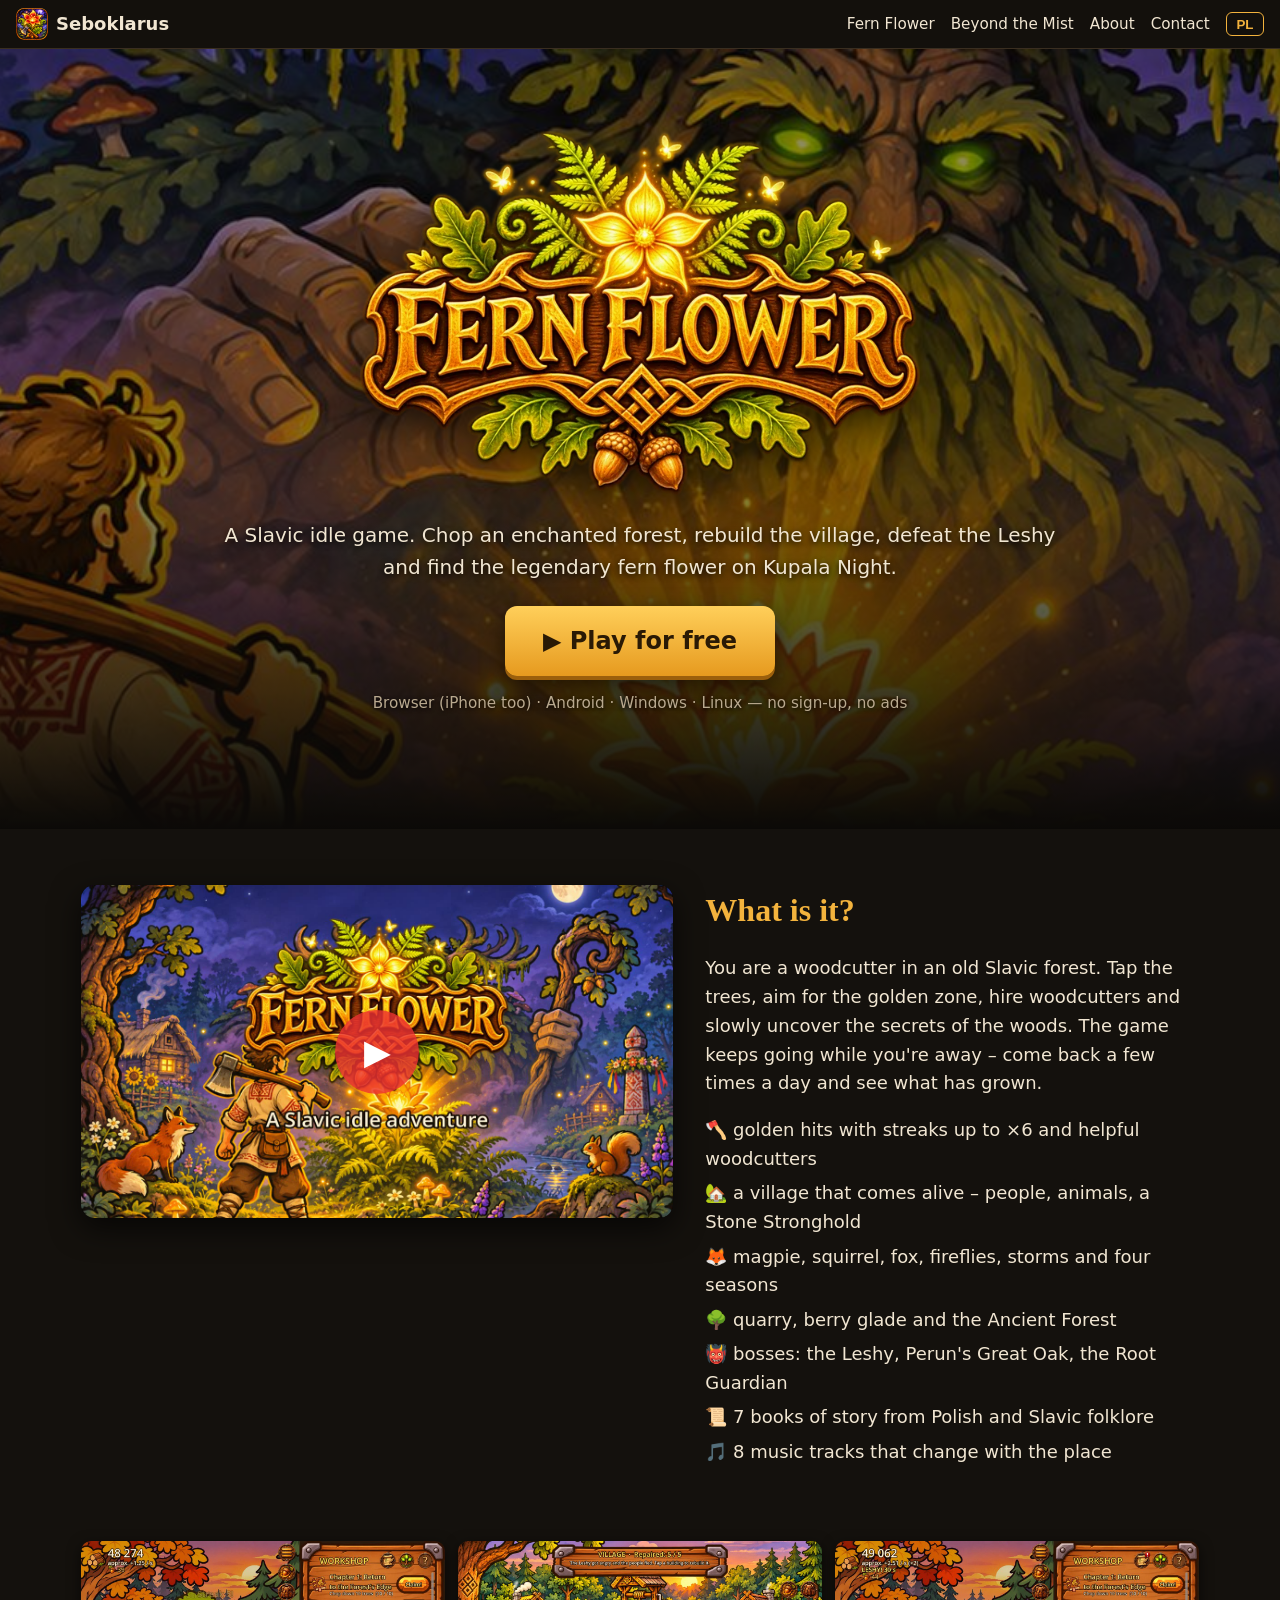
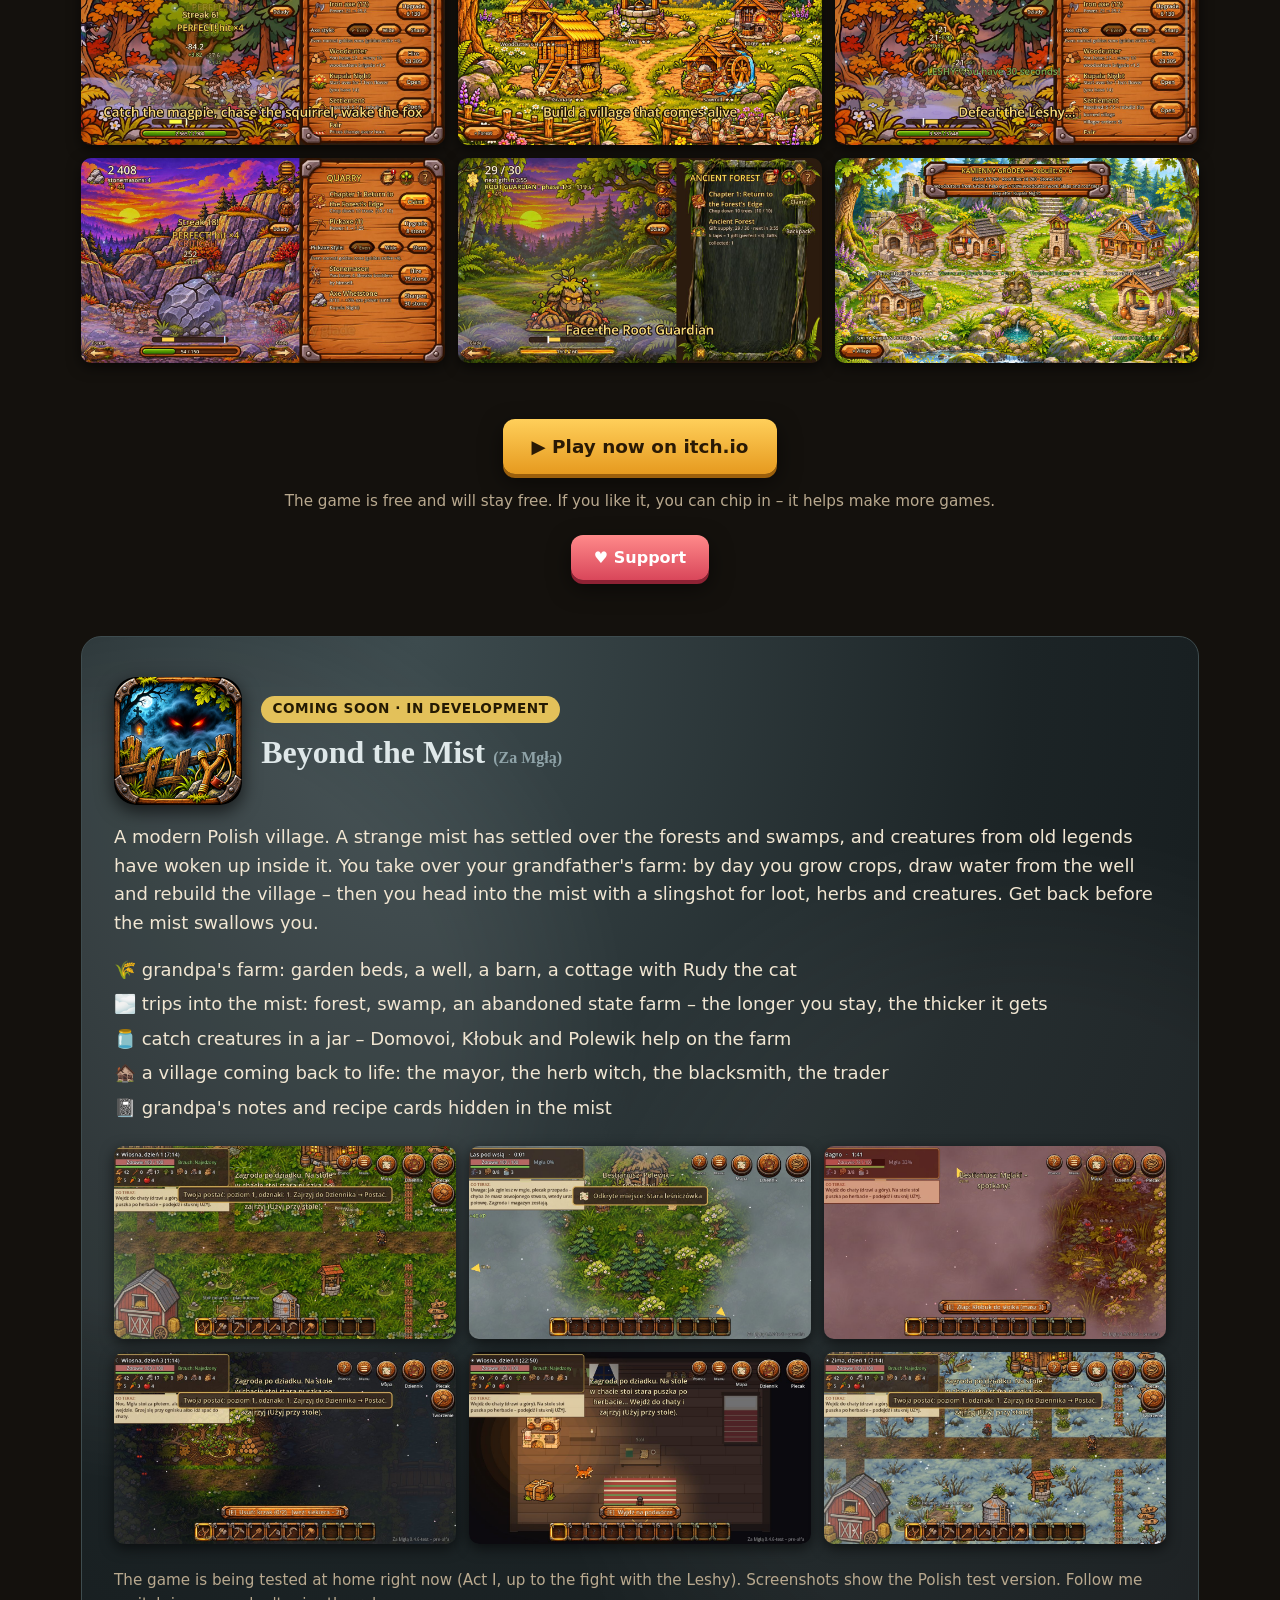
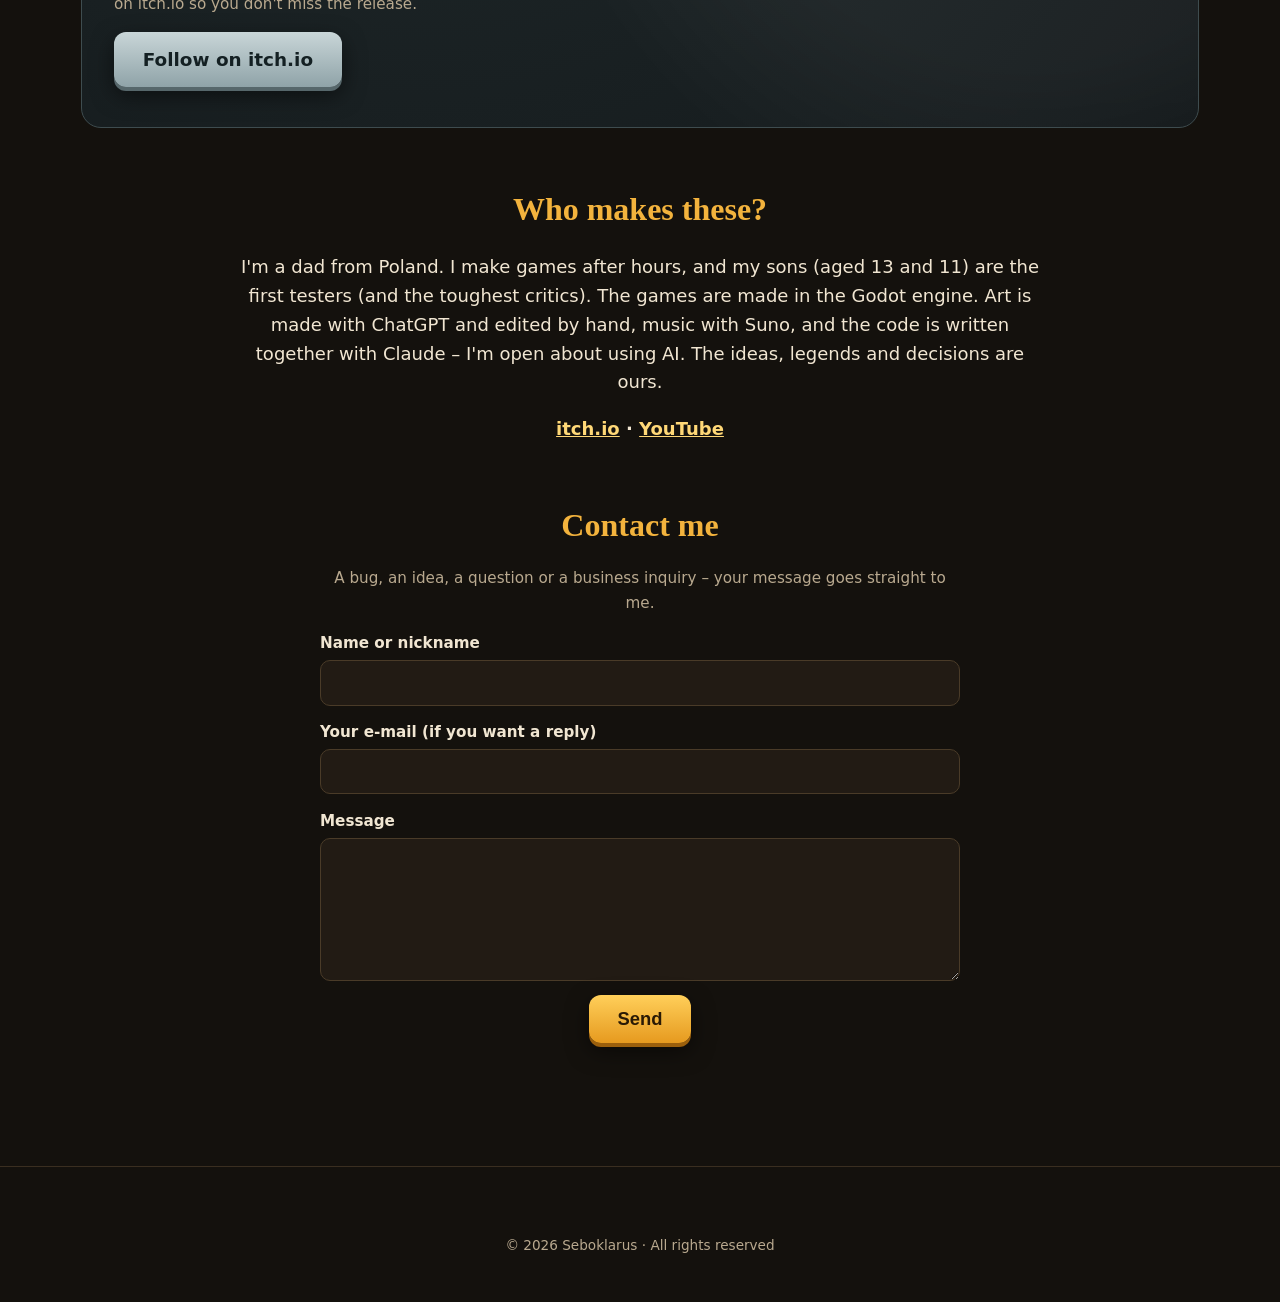
==== commit 4db8dddb: "Przycisk Wesprzyj Co-Authored-By: Claude Opus 5.5 <noreply@anthropic.com>" ====
--- a/index.html
+++ b/index.html
@@ -119,8 +119,11 @@
   <a class="przycisk" href="https://seboklarusbiuro.itch.io/kwiat-paproci">
     <span class="pl">▶ Zagraj teraz na itch.io</span><span class="en">▶ Play now on itch.io</span>
   </a>
-  <p class="male pl">Gra jest darmowa. Jeśli Ci się spodoba, możesz wesprzeć twórcę na stronie itch.io – każda złotówka idzie na kolejne gry.</p>
-  <p class="male en">The game is free. If you like it, you can support the developer on itch.io – it helps make more games.</p>
+  <p class="male pl">Gra jest darmowa i taka zostanie. Jeśli Ci się spodoba, możesz dorzucić cegiełkę – każda złotówka idzie na kolejne gry.</p>
+  <p class="male en">The game is free and will stay free. If you like it, you can chip in – it helps make more games.</p>
+  <a class="przycisk wesprzyj" href="https://seboklarusbiuro.itch.io/kwiat-paproci/purchase">
+    <span class="pl">♥ Wesprzyj</span><span class="en">♥ Support</span>
+  </a>
 </section>
 
 <!-- ============ ZA MGŁĄ ============ -->
--- a/styl.css
+++ b/styl.css
@@ -131,3 +131,4 @@
 #formularz .przycisk:disabled { opacity: .6; }
 #wynik { text-align: center; min-height: 1.5em; }
 .ukryty { display: none; }
+.przycisk.wesprzyj { margin-top: .4rem; font-size: 1rem; padding: .6rem 1.4rem; background: linear-gradient(#ff8a8a, #d9465a); color: #fff; box-shadow: 0 4px 0 #8e2234, 0 8px 22px #0008; }
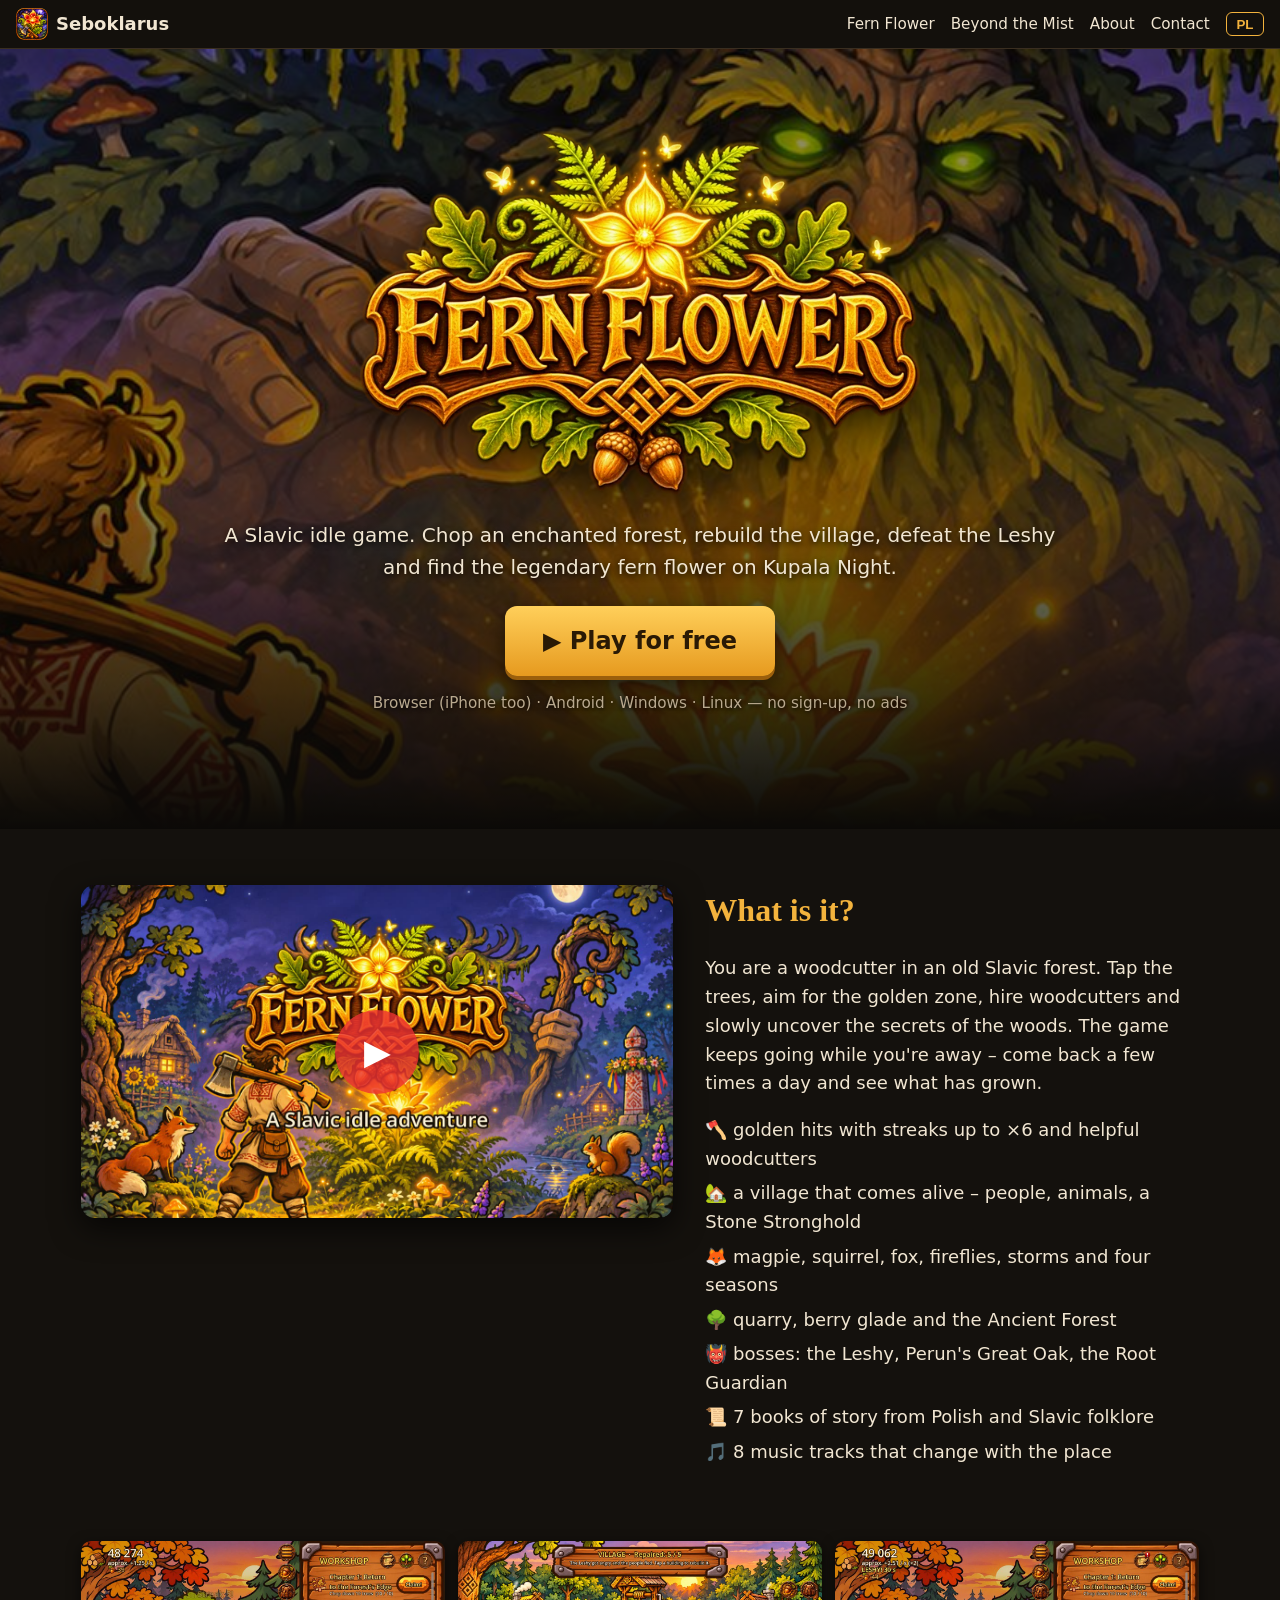
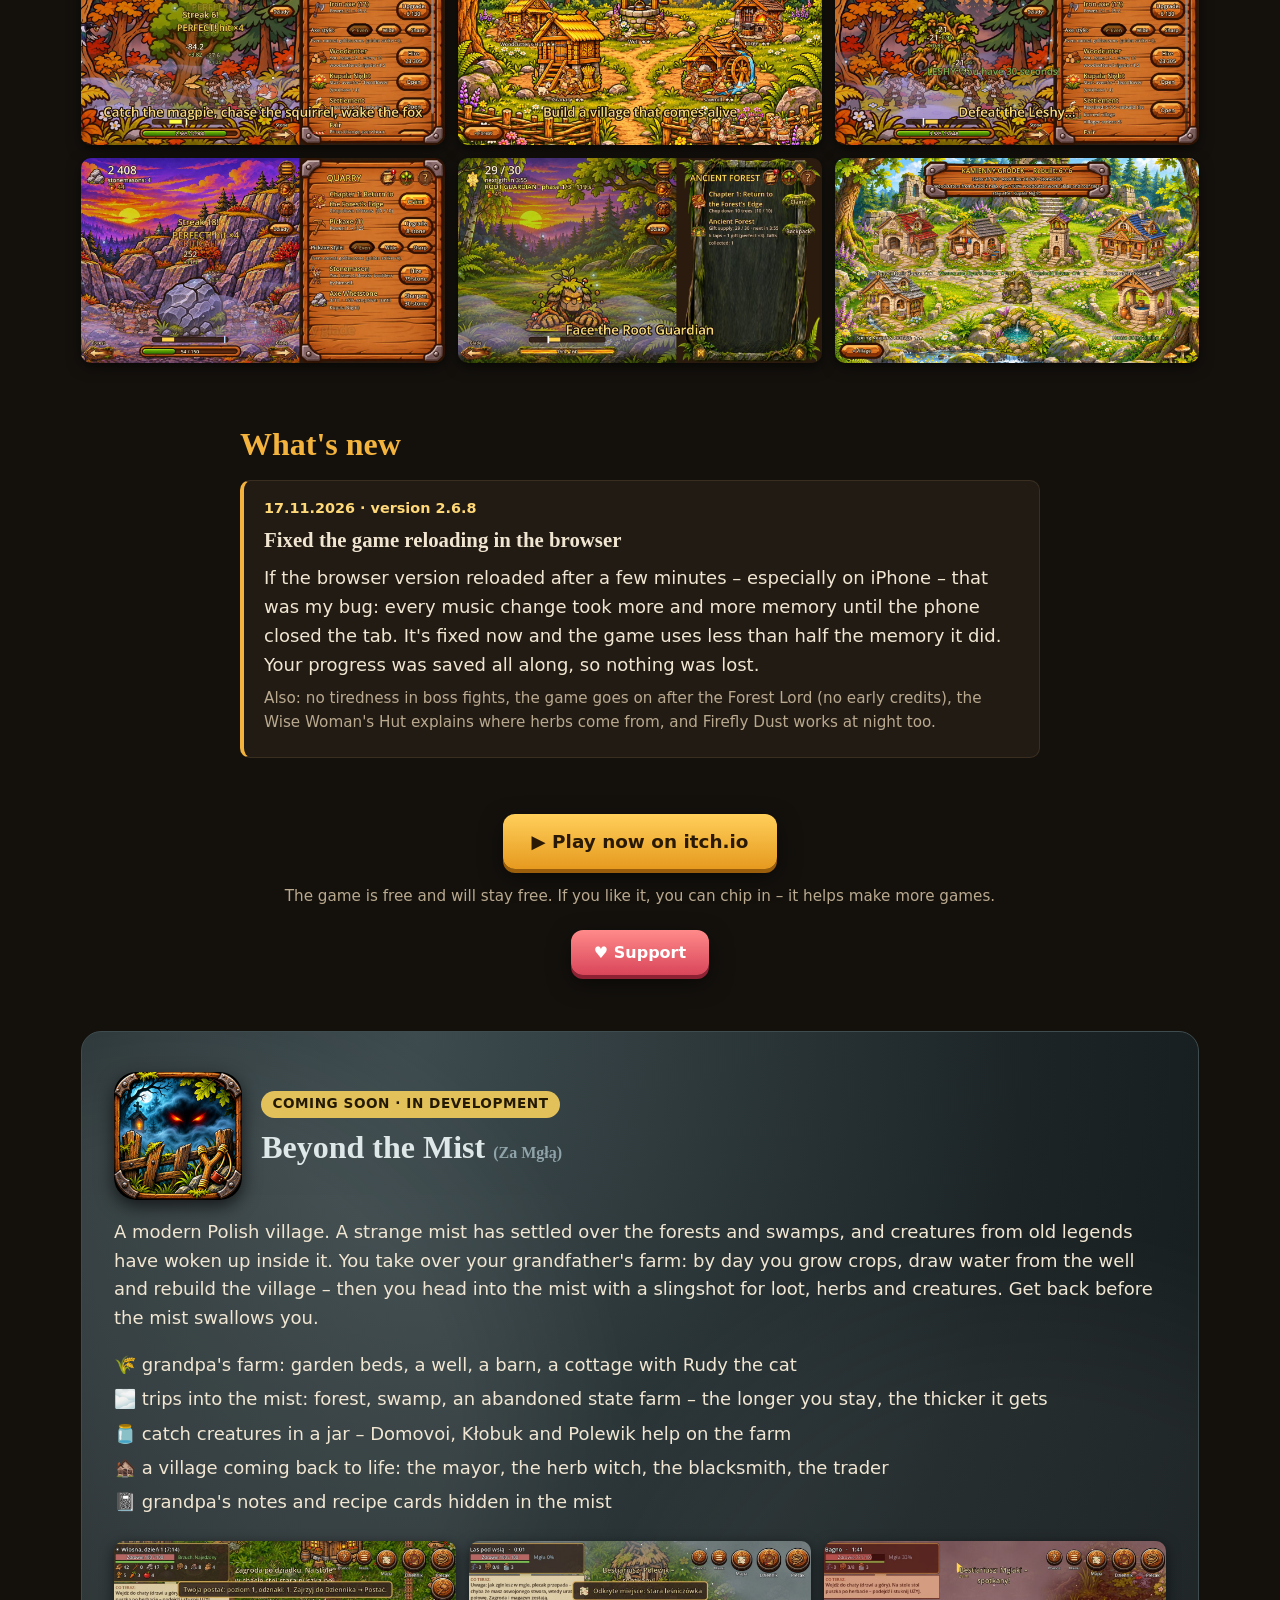
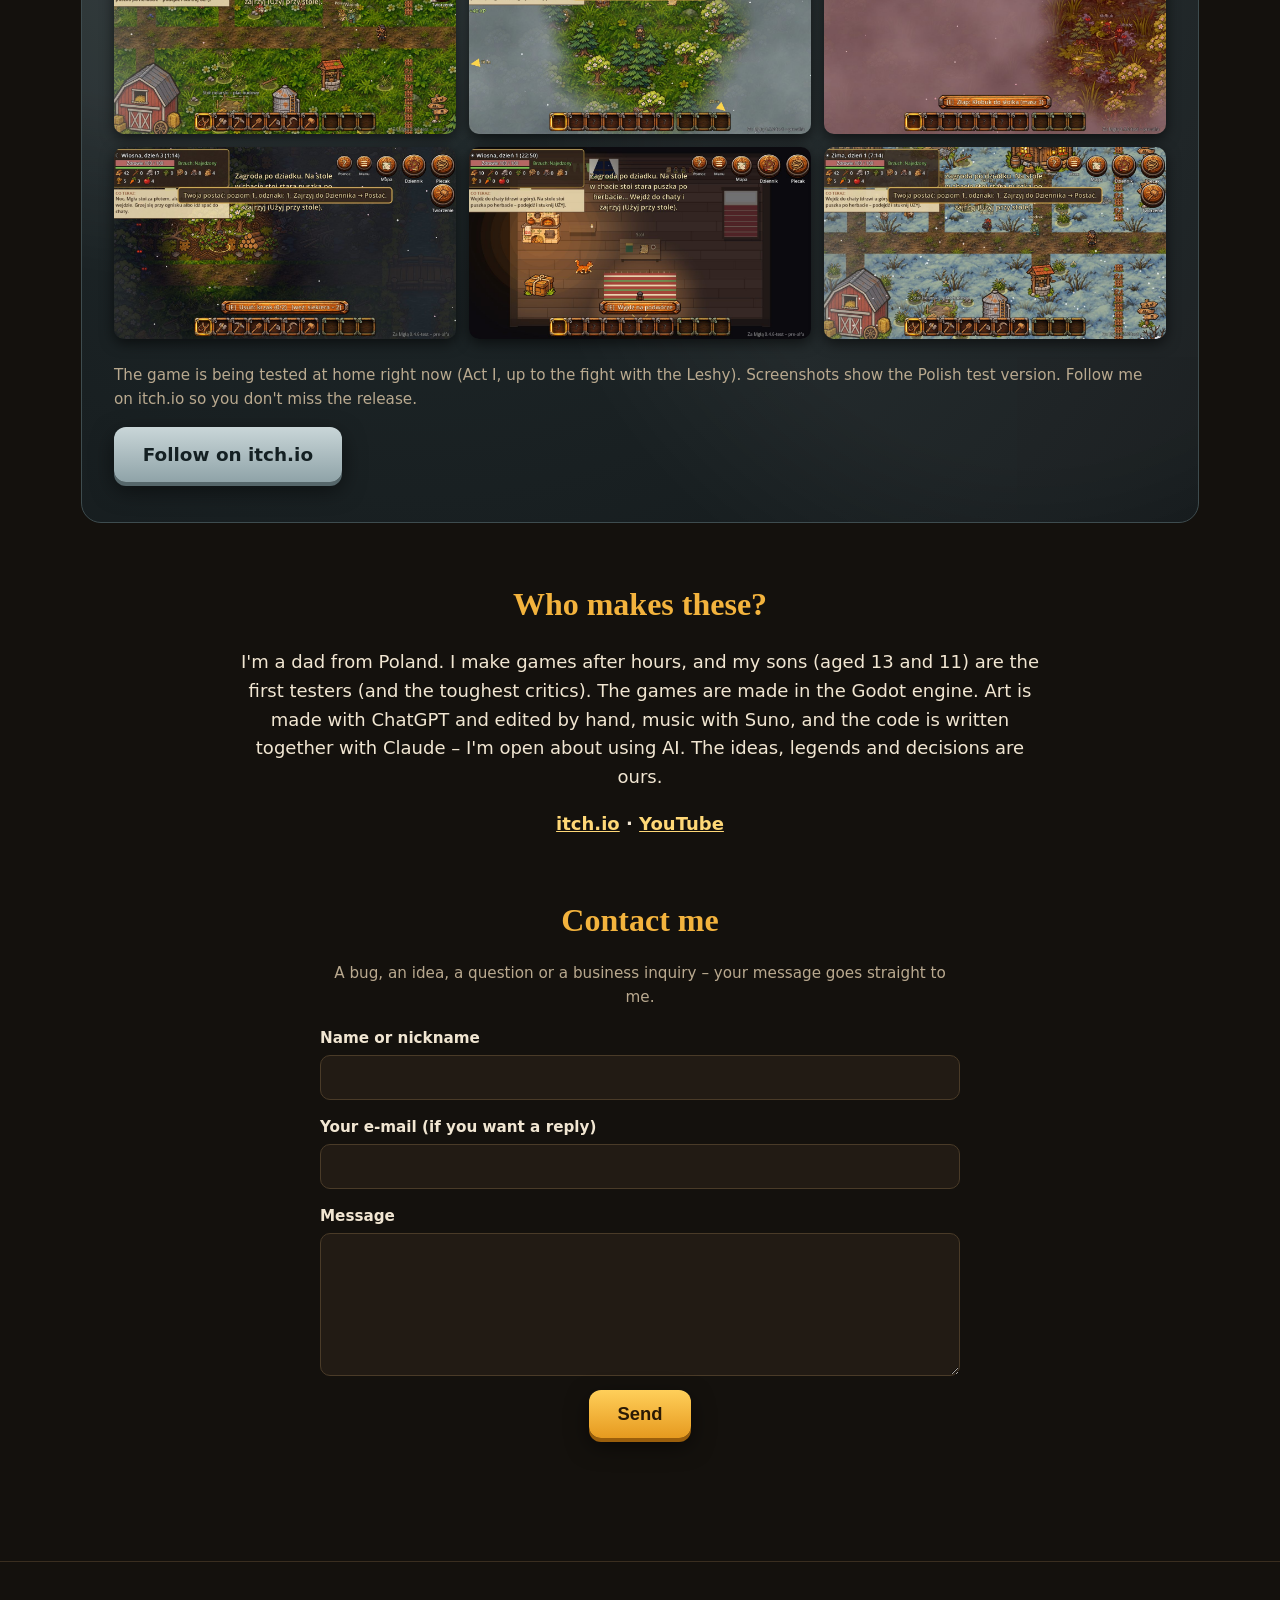
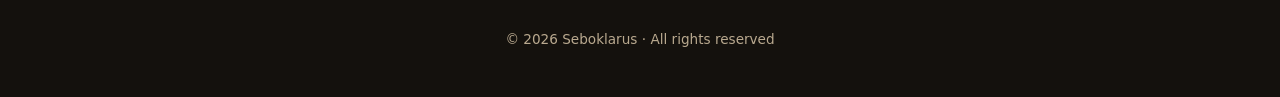
==== commit adc5ad70: "Nowości: 2.6.8 – naprawione przeładowywanie gry w przeglądarce Co-Authored-By: Claude Opus 5.5 <nore" ====
--- a/index.html
+++ b/index.html
@@ -115,6 +115,19 @@
   <img src="img/kw_grodek_en.jpg" alt="Fern Flower – Stone Stronghold" loading="lazy">
 </section>
 
+<section class="nowosci" aria-label="Nowości / What's new">
+  <h2><span class="pl">Nowości</span><span class="en">What's new</span></h2>
+  <article class="wpis">
+    <p class="data">17.11.2026 · <span class="pl">wersja</span><span class="en">version</span> 2.6.8</p>
+    <h3 class="pl">Naprawione przeładowywanie gry w przeglądarce</h3>
+    <h3 class="en">Fixed the game reloading in the browser</h3>
+    <p class="pl">Jeśli gra w przeglądarce po kilku minutach sama się odświeżała – szczególnie na iPhonie – to był mój błąd: każda zmiana muzyki zajmowała coraz więcej pamięci, aż telefon zamykał kartę. Już naprawione, gra zajmuje mniej niż połowę pamięci co wcześniej. Postęp się zapisywał, więc nic nie przepadło.</p>
+    <p class="en">If the browser version reloaded after a few minutes – especially on iPhone – that was my bug: every music change took more and more memory until the phone closed the tab. It's fixed now and the game uses less than half the memory it did. Your progress was saved all along, so nothing was lost.</p>
+    <p class="pl male">Do tego: bossowie bez zmęczenia, po Panu Puszczy gra idzie dalej (bez napisów końcowych), Chatka Szeptuchy wyjaśnia, skąd zioła, a Pył Świetlików działa też nocą.</p>
+    <p class="en male">Also: no tiredness in boss fights, the game goes on after the Forest Lord (no early credits), the Wise Woman's Hut explains where herbs come from, and Firefly Dust works at night too.</p>
+  </article>
+</section>
+
 <section class="srodek">
   <a class="przycisk" href="https://seboklarusbiuro.itch.io/kwiat-paproci">
     <span class="pl">▶ Zagraj teraz na itch.io</span><span class="en">▶ Play now on itch.io</span>
@@ -260,5 +273,7 @@
   dlg.onclick = function () { dlg.close(); };
 })();
 </script>
+<!-- statystyki: seboklarus.goatcounter.com (bez ciasteczek; ?ref=tiktok itp. = źródło) -->
+<script data-goatcounter="https://seboklarus.goatcounter.com/count" async src="//gc.zgo.at/count.js"></script>
 </body>
 </html>
--- a/styl.css
+++ b/styl.css
@@ -132,3 +132,10 @@
 #wynik { text-align: center; min-height: 1.5em; }
 .ukryty { display: none; }
 .przycisk.wesprzyj { margin-top: .4rem; font-size: 1rem; padding: .6rem 1.4rem; background: linear-gradient(#ff8a8a, #d9465a); color: #fff; box-shadow: 0 4px 0 #8e2234, 0 8px 22px #0008; }
+
+/* nowości */
+.nowosci .wpis { background: var(--karta); border: 1px solid #3a2e20; border-left: 4px solid var(--zloto); border-radius: 10px; padding: 1rem 1.25rem; }
+.nowosci .data { margin: 0; color: var(--zloto2); font-size: .9rem; font-weight: 700; }
+.nowosci h3 { margin: .2rem 0 .5rem; font-family: Georgia, "Times New Roman", serif; font-size: 1.3rem; }
+.nowosci p { margin: .4rem 0; }
+.nowosci { max-width: 800px; margin-left: auto; margin-right: auto; }
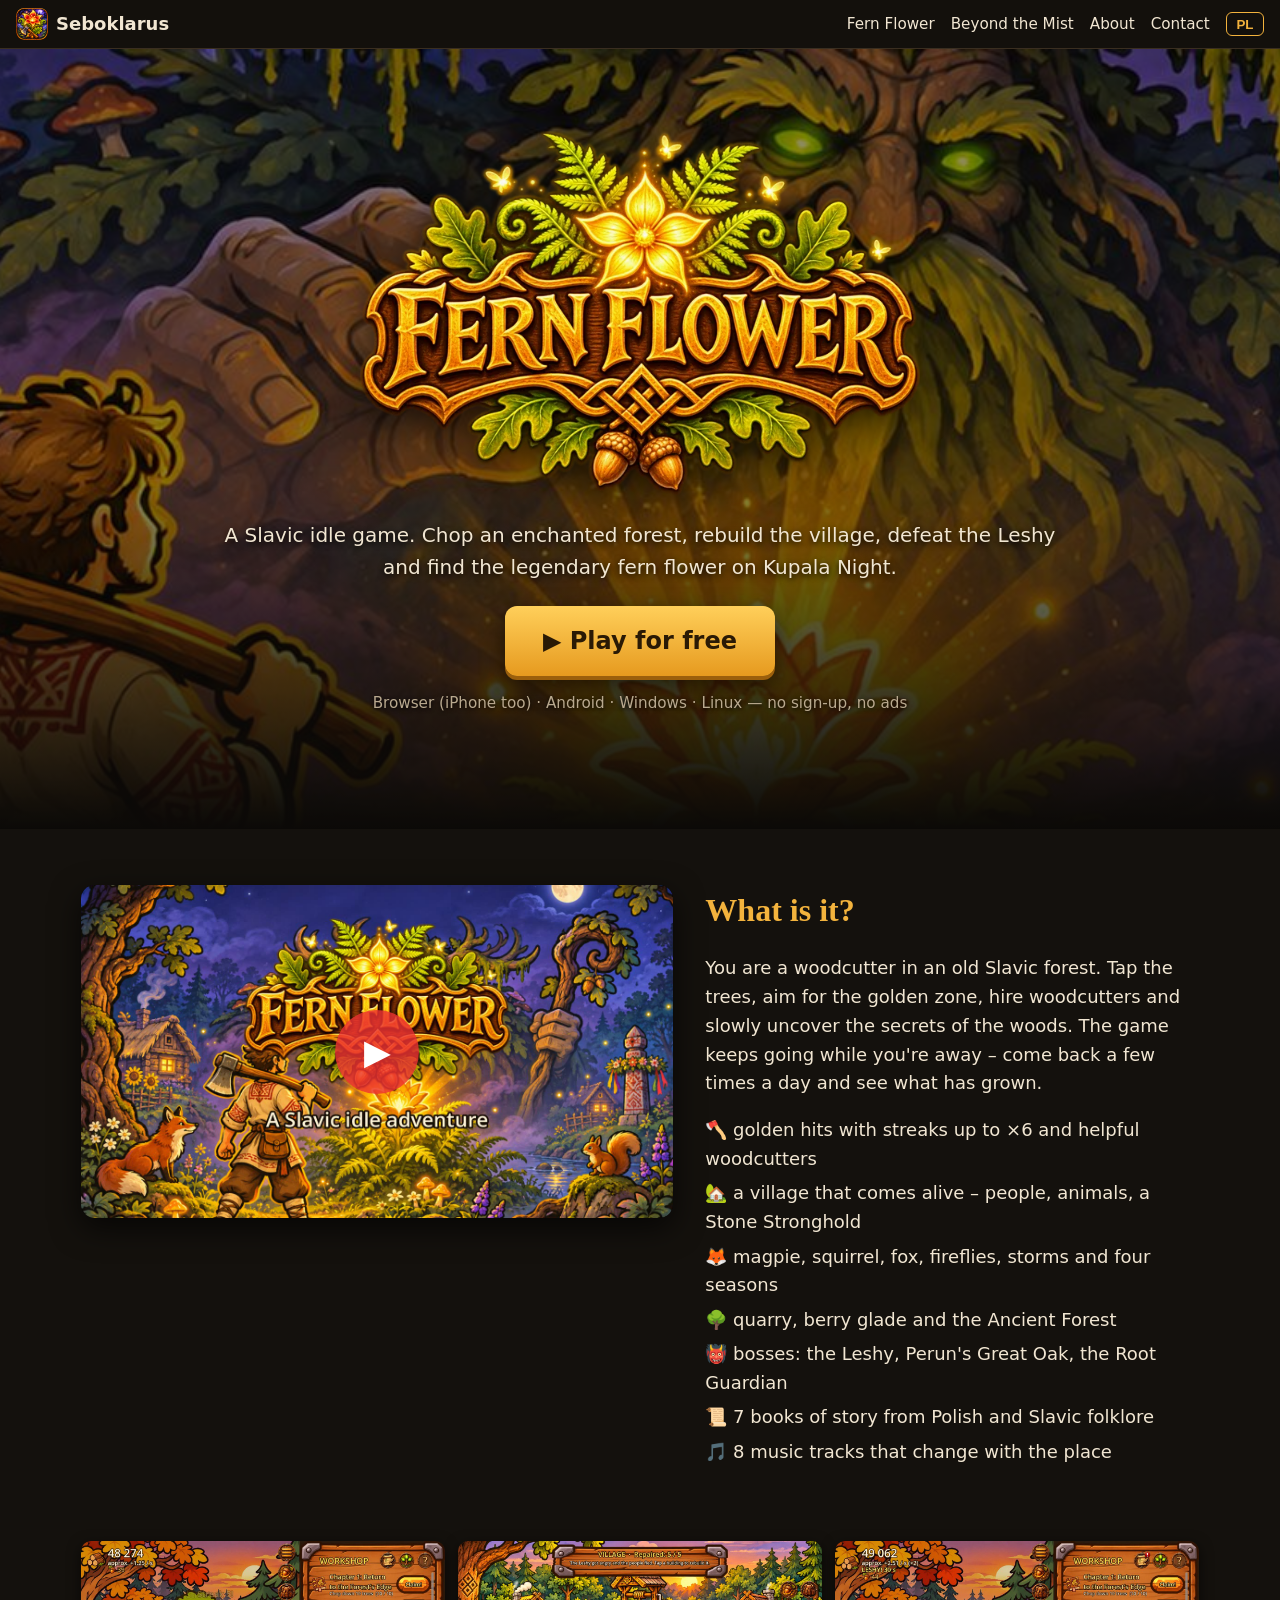
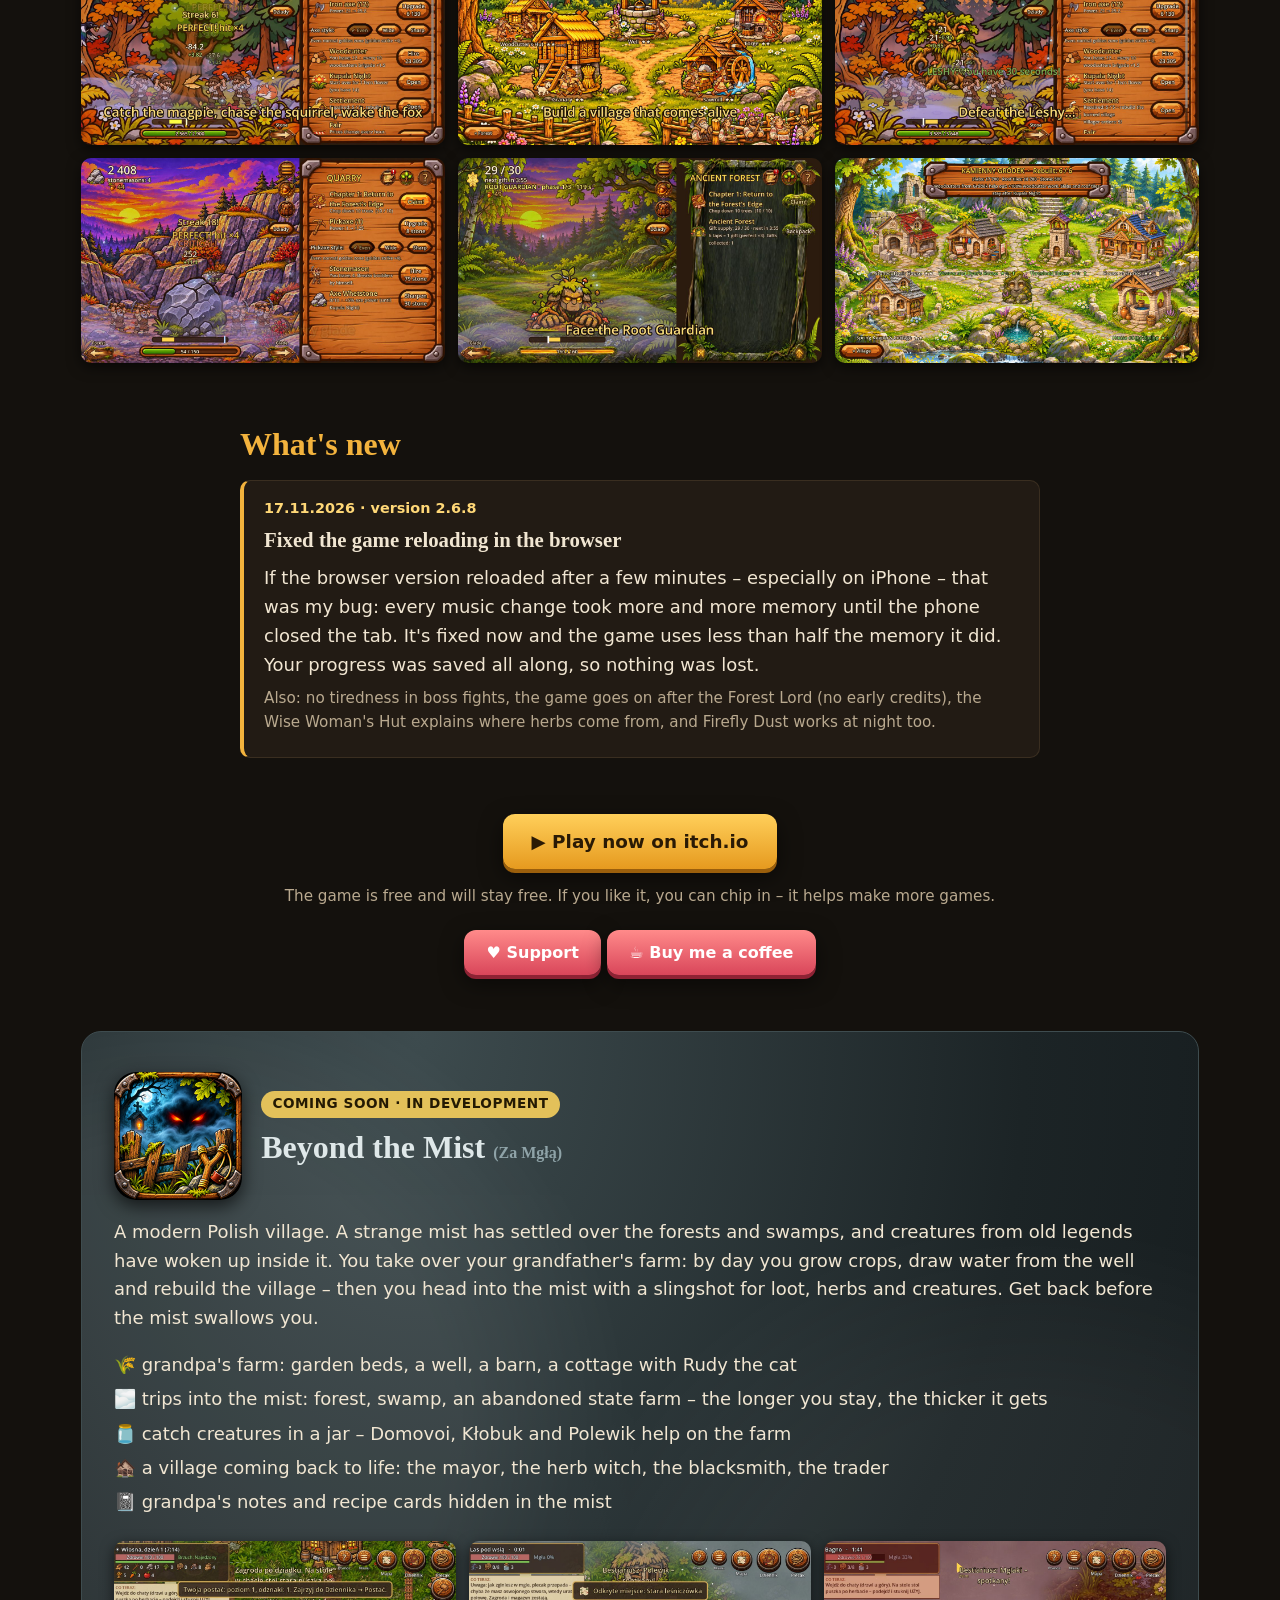
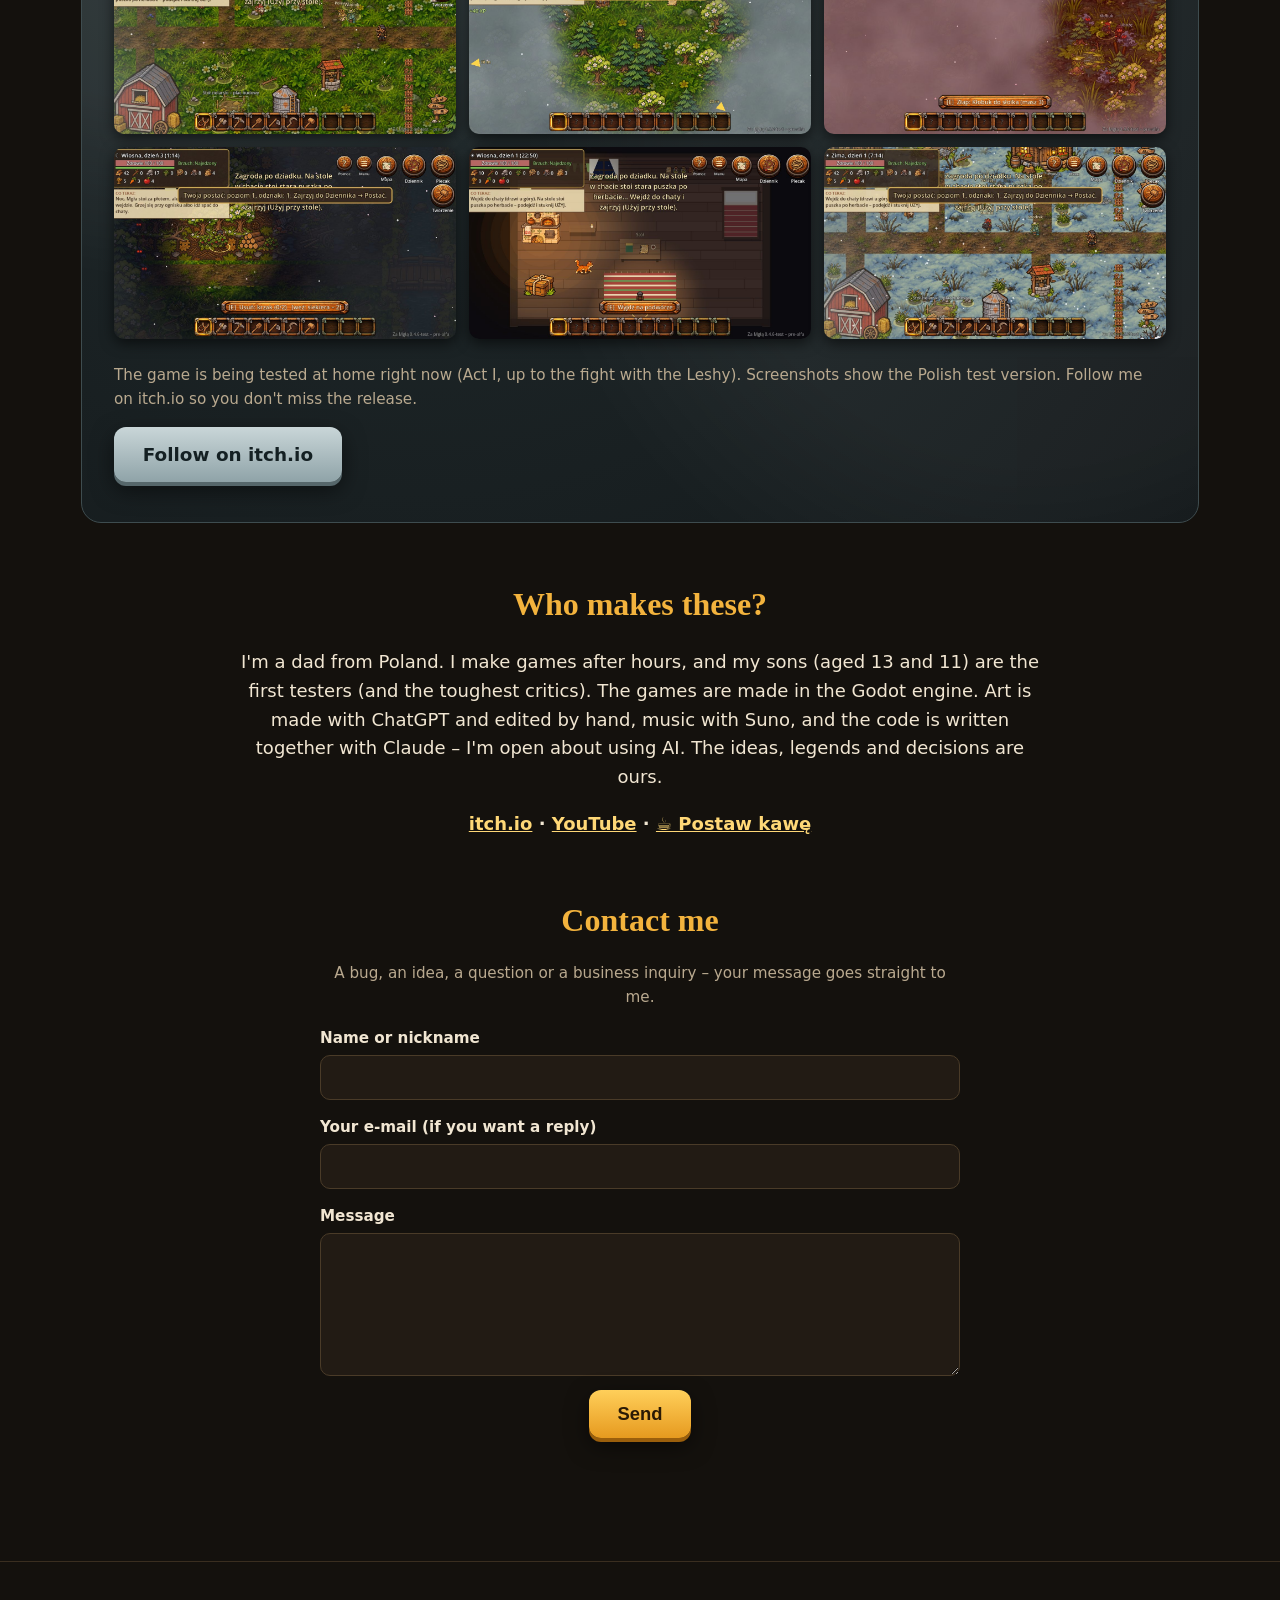
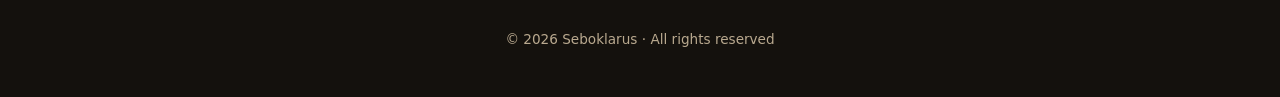
==== commit 0001f42f: "Przycisk Postaw kawę (BuyCoffee) Co-Authored-By: Claude Sonnet 5.5 <noreply@anthropic.com>" ====
--- a/index.html
+++ b/index.html
@@ -137,6 +137,9 @@
   <a class="przycisk wesprzyj" href="https://seboklarusbiuro.itch.io/kwiat-paproci/purchase">
     <span class="pl">♥ Wesprzyj</span><span class="en">♥ Support</span>
   </a>
+  <a class="przycisk wesprzyj" href="https://buycoffee.to/seboklarus">
+    <span class="pl">☕ Postaw kawę</span><span class="en">☕ Buy me a coffee</span>
+  </a>
 </section>
 
 <!-- ============ ZA MGŁĄ ============ -->
@@ -186,7 +189,8 @@
   <p class="en">I'm a dad from Poland. I make games after hours, and my sons (aged 13 and 11) are the first testers (and the toughest critics). The games are made in the Godot engine. Art is made with ChatGPT and edited by hand, music with Suno, and the code is written together with Claude – I'm open about using AI. The ideas, legends and decisions are ours.</p>
   <p class="linki-autor">
     <a href="https://seboklarusbiuro.itch.io/">itch.io</a> ·
-    <a href="https://www.youtube.com/watch?v=0hru9cqCuyE">YouTube</a>
+    <a href="https://www.youtube.com/watch?v=0hru9cqCuyE">YouTube</a> ·
+    <a href="https://buycoffee.to/seboklarus">☕ Postaw kawę</a>
   </p>
 </section>
 
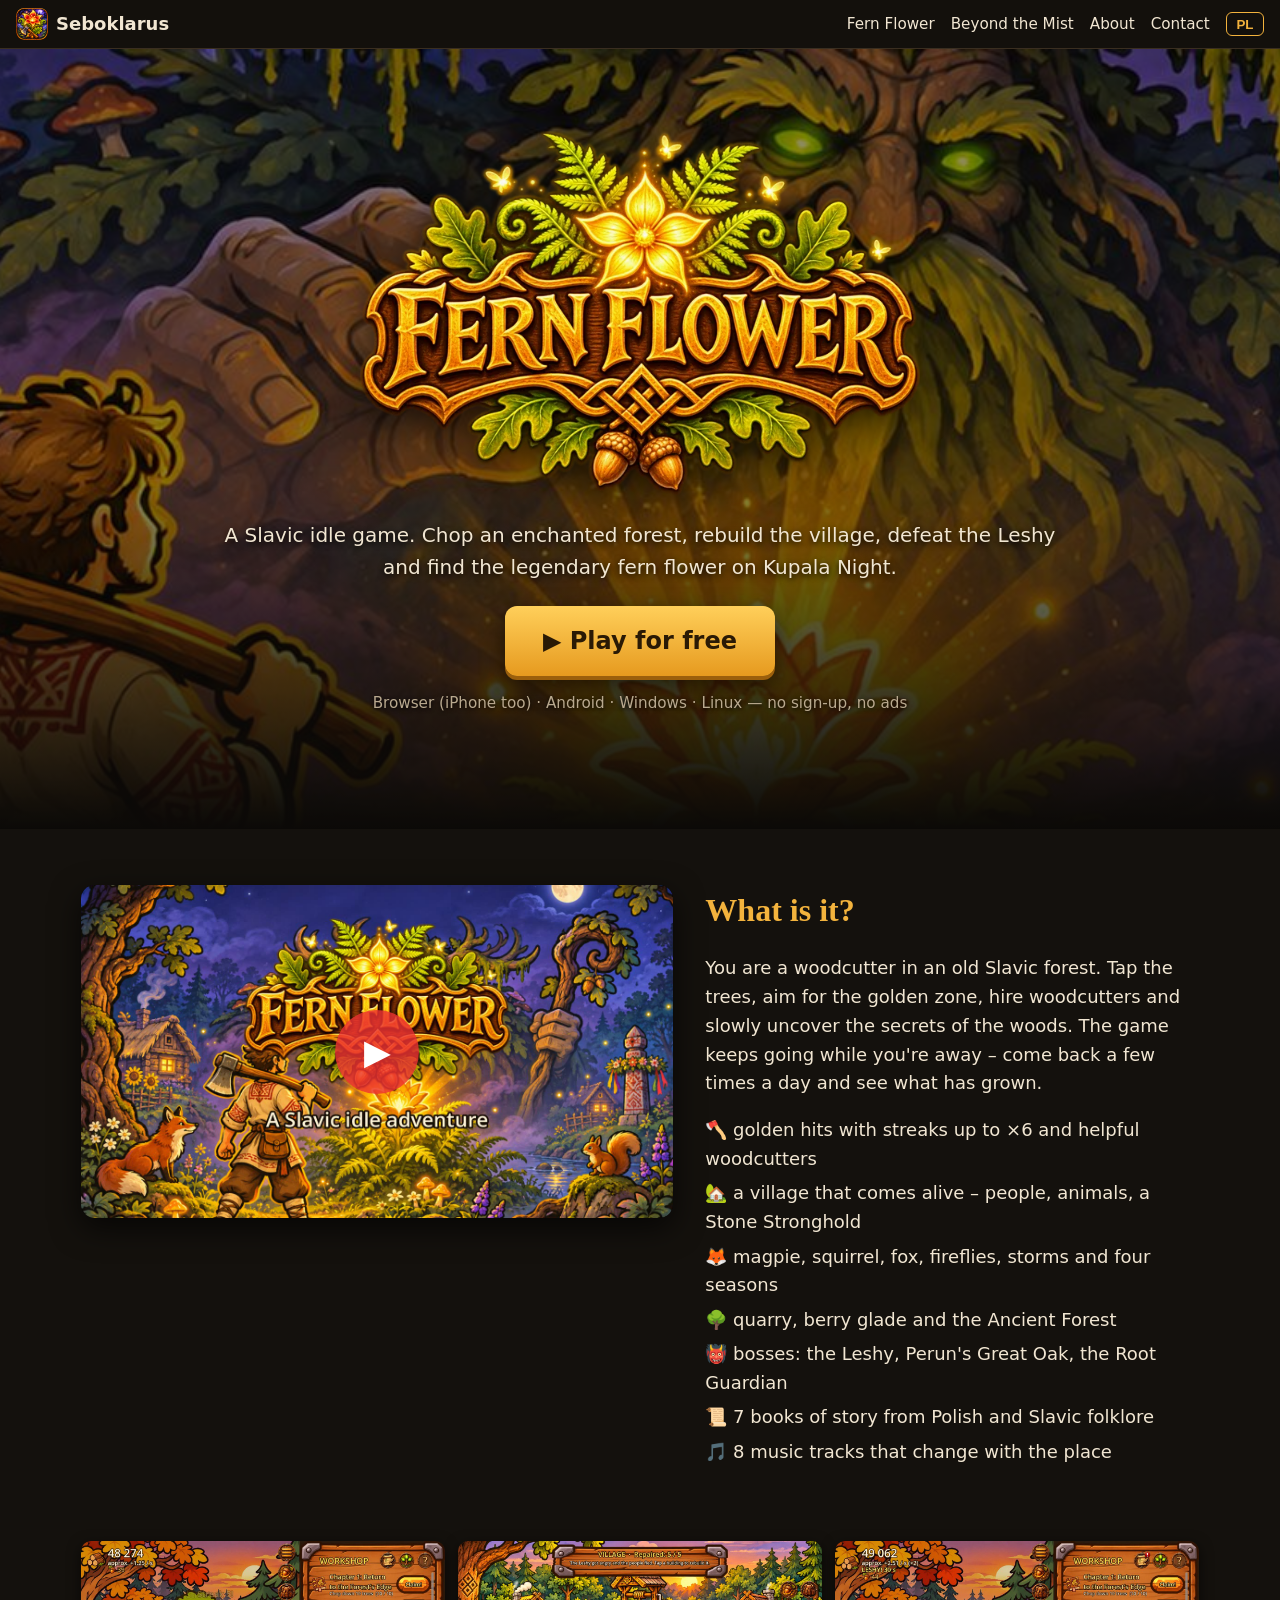
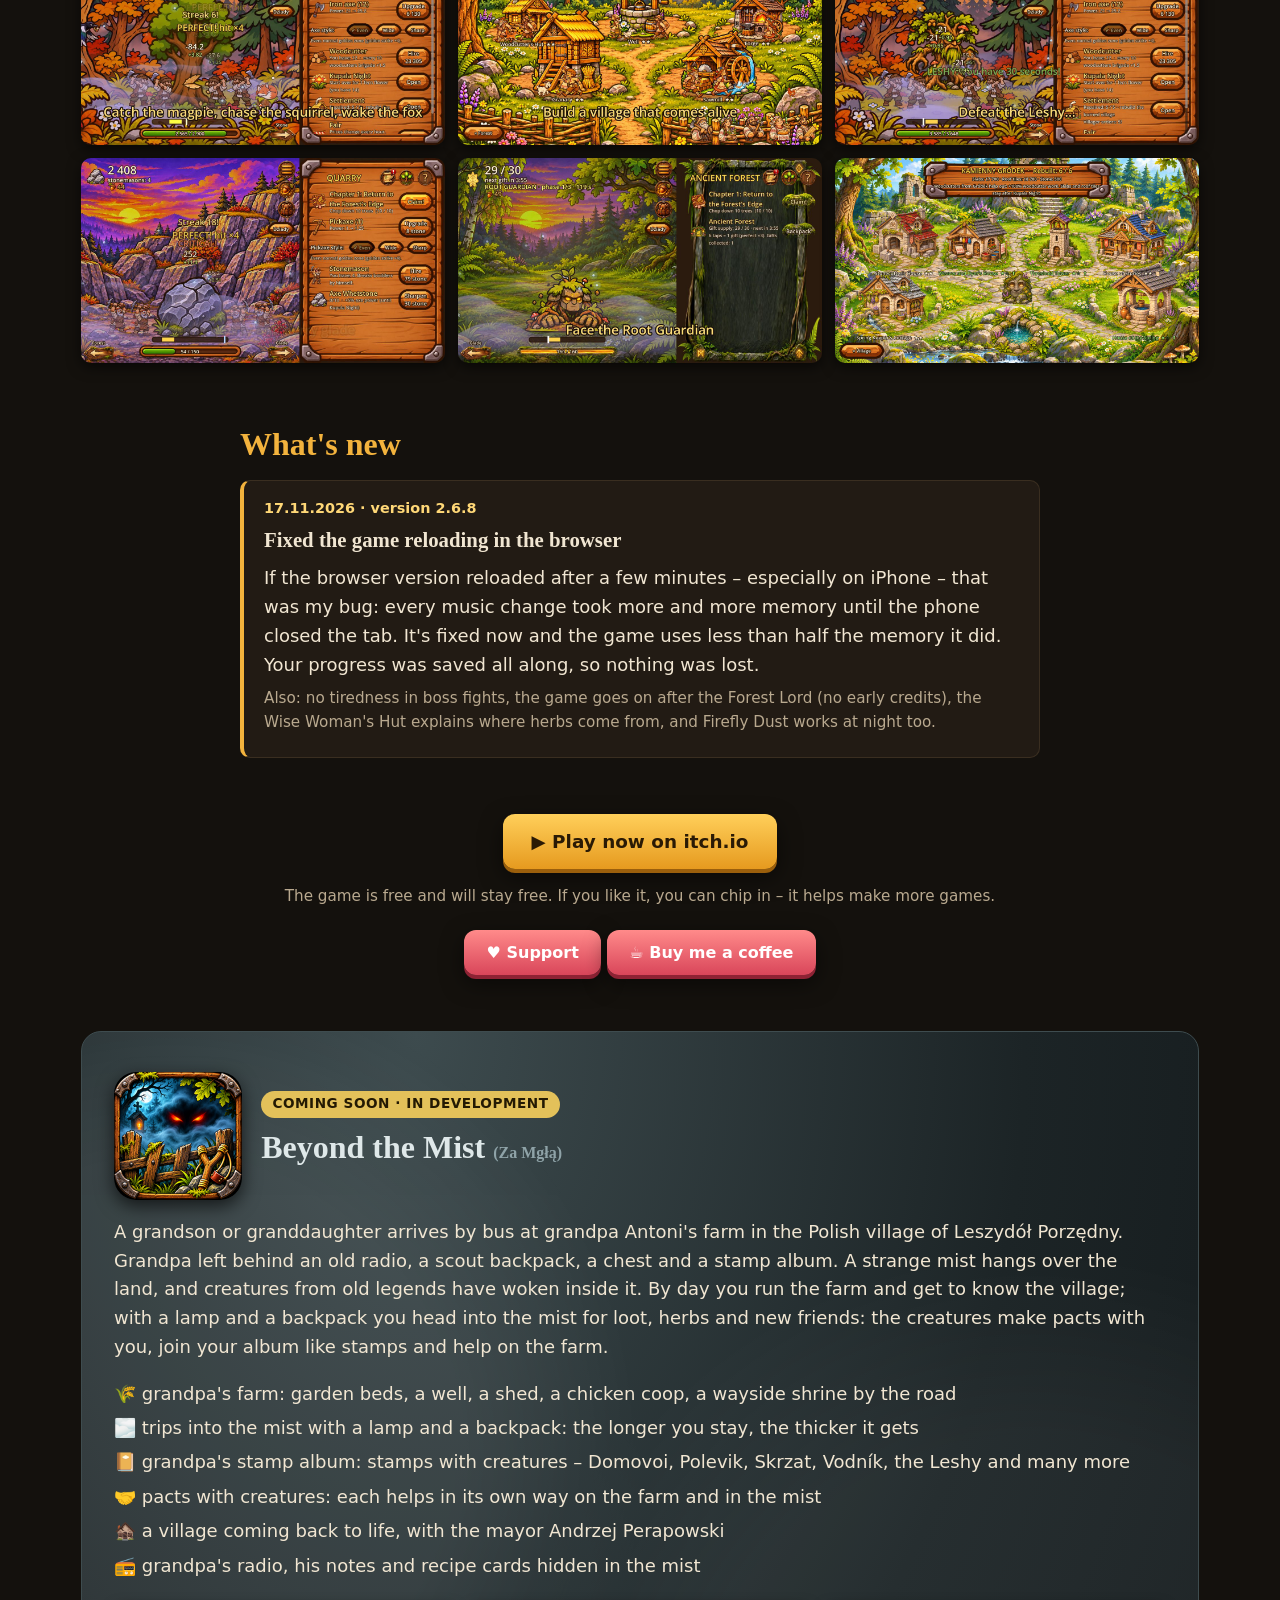
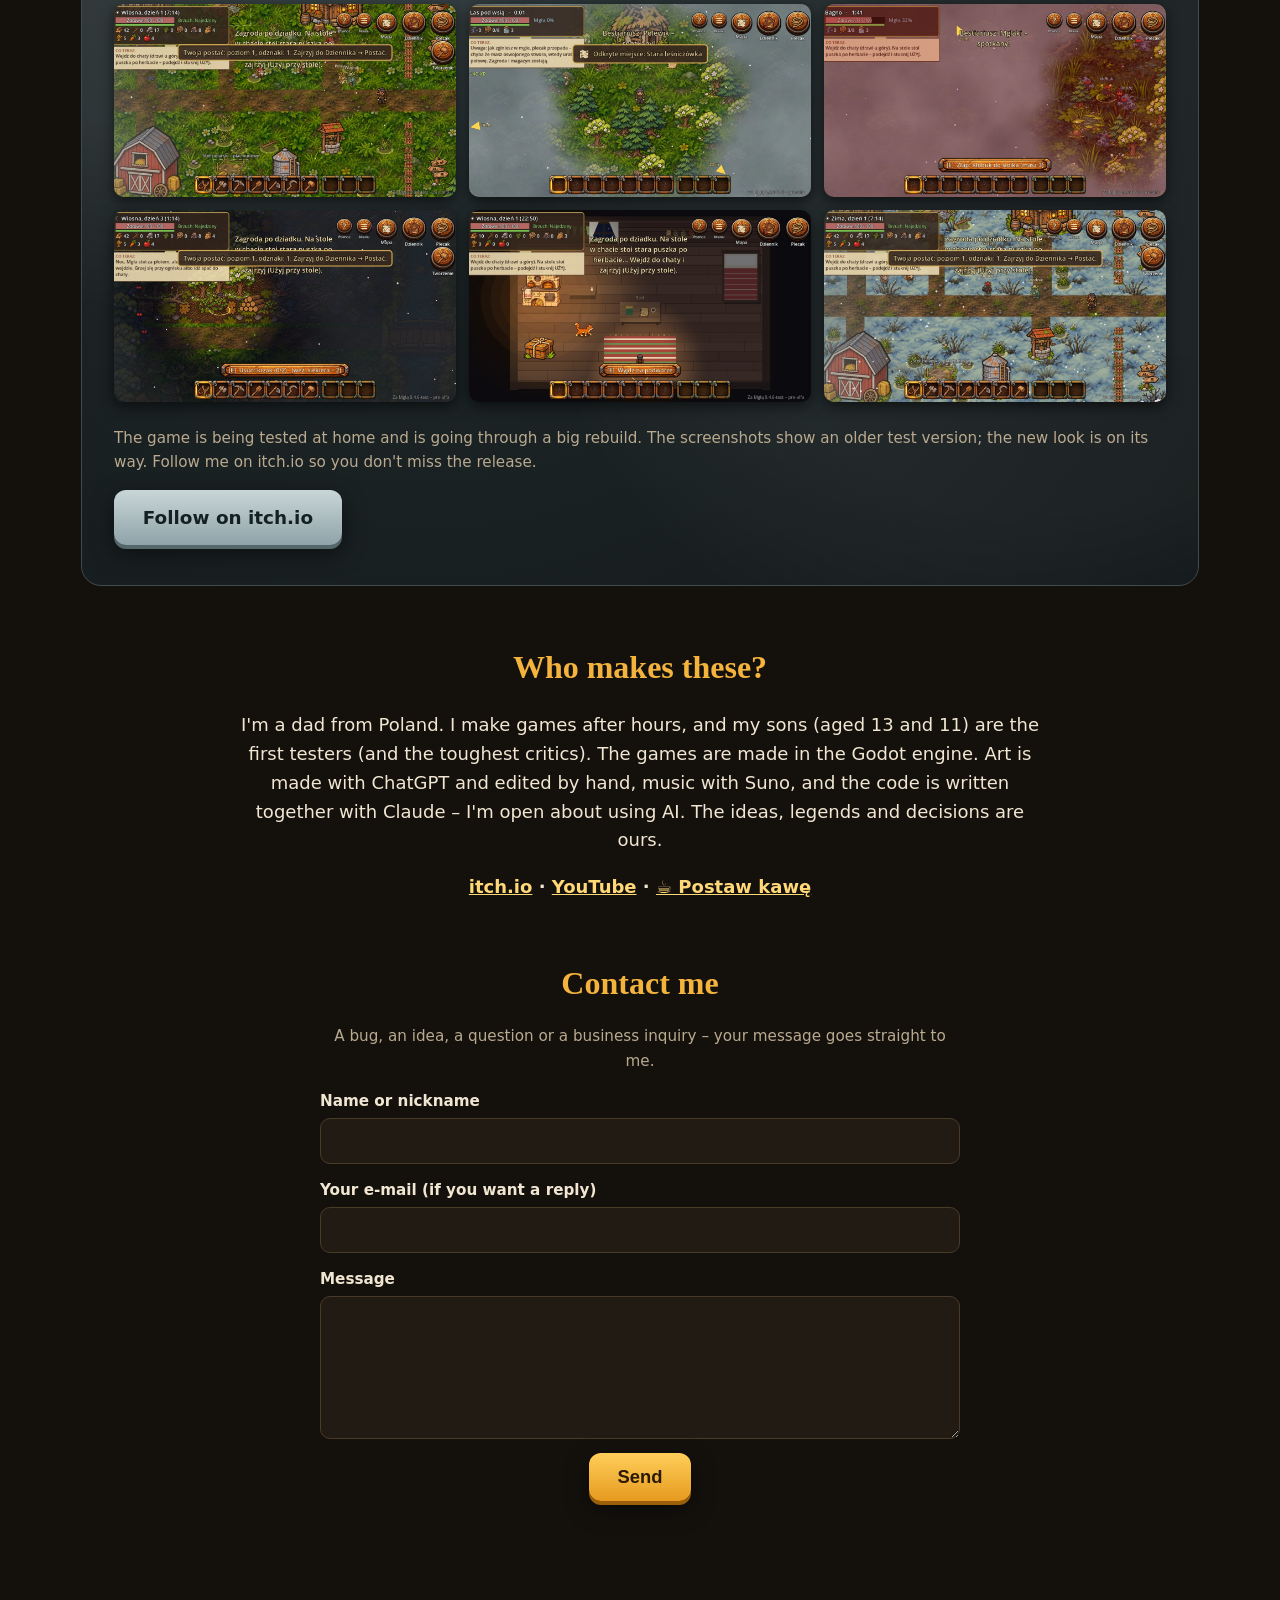
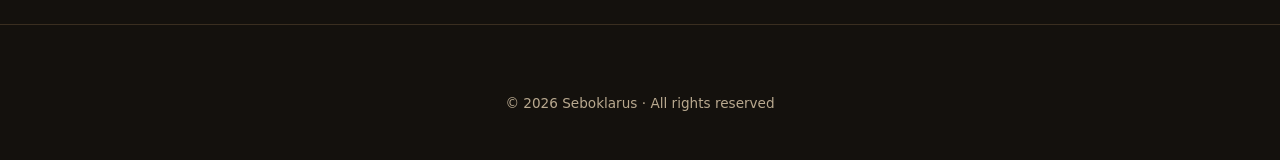
==== commit df36e4df: "Za Mgłą: aktualny opis na stronie Co-Authored-By: Claude Sonnet 5.5 <noreply@anthropic.com>" ====
--- a/index.html
+++ b/index.html
@@ -151,21 +151,23 @@
       <h2><span class="pl">Za Mgłą</span><span class="en">Beyond the Mist <small>(Za Mgłą)</small></span></h2>
     </div>
   </div>
-  <p class="pl">Współczesna polska wieś. Nad lasami i bagnami stanęła dziwna mgła, a w niej obudziły się stwory z dawnych legend. Przejmujesz zagrodę po dziadku: za dnia uprawiasz pole, nosisz wodę ze studni i odbudowujesz wieś, a potem ruszasz z procą w mgłę – po łupy, zioła i stwory. Wracasz, zanim mgła cię połknie.</p>
-  <p class="en">A modern Polish village. A strange mist has settled over the forests and swamps, and creatures from old legends have woken up inside it. You take over your grandfather's farm: by day you grow crops, draw water from the well and rebuild the village – then you head into the mist with a slingshot for loot, herbs and creatures. Get back before the mist swallows you.</p>
+  <p class="pl">Wnuk albo wnuczka przyjeżdża autobusem PKS do dziadka Antoniego, do zagrody na wsi Leszydół Porzędny. Dziadek zostawił stare radio, harcerski plecak, skrzynię i klaser ze znaczkami. Nad okolicą stoi dziwna mgła, a w niej obudziły się stwory z dawnych legend. Za dnia prowadzisz gospodarstwo i poznajesz wieś, a z lampą i plecakiem ruszasz w mgłę po łupy, zioła i nowych przyjaciół: stwory zawierają z Tobą przymierza, trafiają do klasera jak znaczki i pomagają w zagrodzie.</p>
+  <p class="en">A grandson or granddaughter arrives by bus at grandpa Antoni's farm in the Polish village of Leszydół Porzędny. Grandpa left behind an old radio, a scout backpack, a chest and a stamp album. A strange mist hangs over the land, and creatures from old legends have woken inside it. By day you run the farm and get to know the village; with a lamp and a backpack you head into the mist for loot, herbs and new friends: the creatures make pacts with you, join your album like stamps and help on the farm.</p>
   <ul class="cechy pl">
-    <li>🌾 zagroda dziadka: grządki, studnia, stodoła, chata z kotem Rudym</li>
-    <li>🌫️ wypady w mgłę: las, bagno, opuszczony PGR – im dłużej, tym gęściej</li>
-    <li>🫙 łapanie stworów do słoika – Domowik, Kłobuk, Polewik pomagają w zagrodzie</li>
-    <li>🏚️ wieś, która wraca do życia: sołtys, szeptucha, kowal, handlarz</li>
-    <li>📓 notatki dziadka i kartki z przepisami ukryte w mgle</li>
+    <li>🌾 zagroda dziadka: grządki, studnia, szopa, kurnik, kapliczka przy drodze</li>
+    <li>🌫️ wypady w mgłę z lampą i plecakiem: im dłużej, tym gęściej</li>
+    <li>📔 klaser dziadka: znaczki ze stworami – Domowik, Polewik, Skrzat, Wodnik, Leszy i wielu innych</li>
+    <li>🤝 przymierza ze stworami: każdy pomaga na swój sposób w zagrodzie i w mgle</li>
+    <li>🏚️ wieś, która wraca do życia, z sołtysem Andrzejem Perapowskim</li>
+    <li>📻 radio dziadka, jego notatki i kartki z przepisami ukryte w mgle</li>
   </ul>
   <ul class="cechy en">
-    <li>🌾 grandpa's farm: garden beds, a well, a barn, a cottage with Rudy the cat</li>
-    <li>🌫️ trips into the mist: forest, swamp, an abandoned state farm – the longer you stay, the thicker it gets</li>
-    <li>🫙 catch creatures in a jar – Domovoi, Kłobuk and Polewik help on the farm</li>
-    <li>🏚️ a village coming back to life: the mayor, the herb witch, the blacksmith, the trader</li>
-    <li>📓 grandpa's notes and recipe cards hidden in the mist</li>
+    <li>🌾 grandpa's farm: garden beds, a well, a shed, a chicken coop, a wayside shrine by the road</li>
+    <li>🌫️ trips into the mist with a lamp and a backpack: the longer you stay, the thicker it gets</li>
+    <li>📔 grandpa's stamp album: stamps with creatures – Domovoi, Polevik, Skrzat, Vodník, the Leshy and many more</li>
+    <li>🤝 pacts with creatures: each helps in its own way on the farm and in the mist</li>
+    <li>🏚️ a village coming back to life, with the mayor Andrzej Perapowski</li>
+    <li>📻 grandpa's radio, his notes and recipe cards hidden in the mist</li>
   </ul>
   <div class="galeria">
     <img src="img/mgla_bogaty.jpg" alt="Za Mgłą – zagroda dziadka">
@@ -175,8 +177,8 @@
     <img src="img/mgla_chata_pelna.jpg" alt="Za Mgłą – wnętrze chaty">
     <img src="img/mgla_zima.jpg" alt="Za Mgłą – zima">
   </div>
-  <p class="male pl">Gra jest teraz testowana w domu (pierwszy akt, aż do walki z Leszym). Obserwuj mnie na itch.io, żeby nie przegapić premiery.</p>
-  <p class="male en">The game is being tested at home right now (Act I, up to the fight with the Leshy). Screenshots show the Polish test version. Follow me on itch.io so you don't miss the release.</p>
+  <p class="male pl">Gra jest testowana w domu i przechodzi wielką przebudowę. Zrzuty poniżej pochodzą ze starszej wersji testowej, nowy wygląd jest w drodze. Obserwuj mnie na itch.io, żeby nie przegapić premiery.</p>
+  <p class="male en">The game is being tested at home and is going through a big rebuild. The screenshots show an older test version; the new look is on its way. Follow me on itch.io so you don't miss the release.</p>
   <a class="przycisk drugi" href="https://seboklarusbiuro.itch.io/">
     <span class="pl">Obserwuj na itch.io</span><span class="en">Follow on itch.io</span>
   </a>
